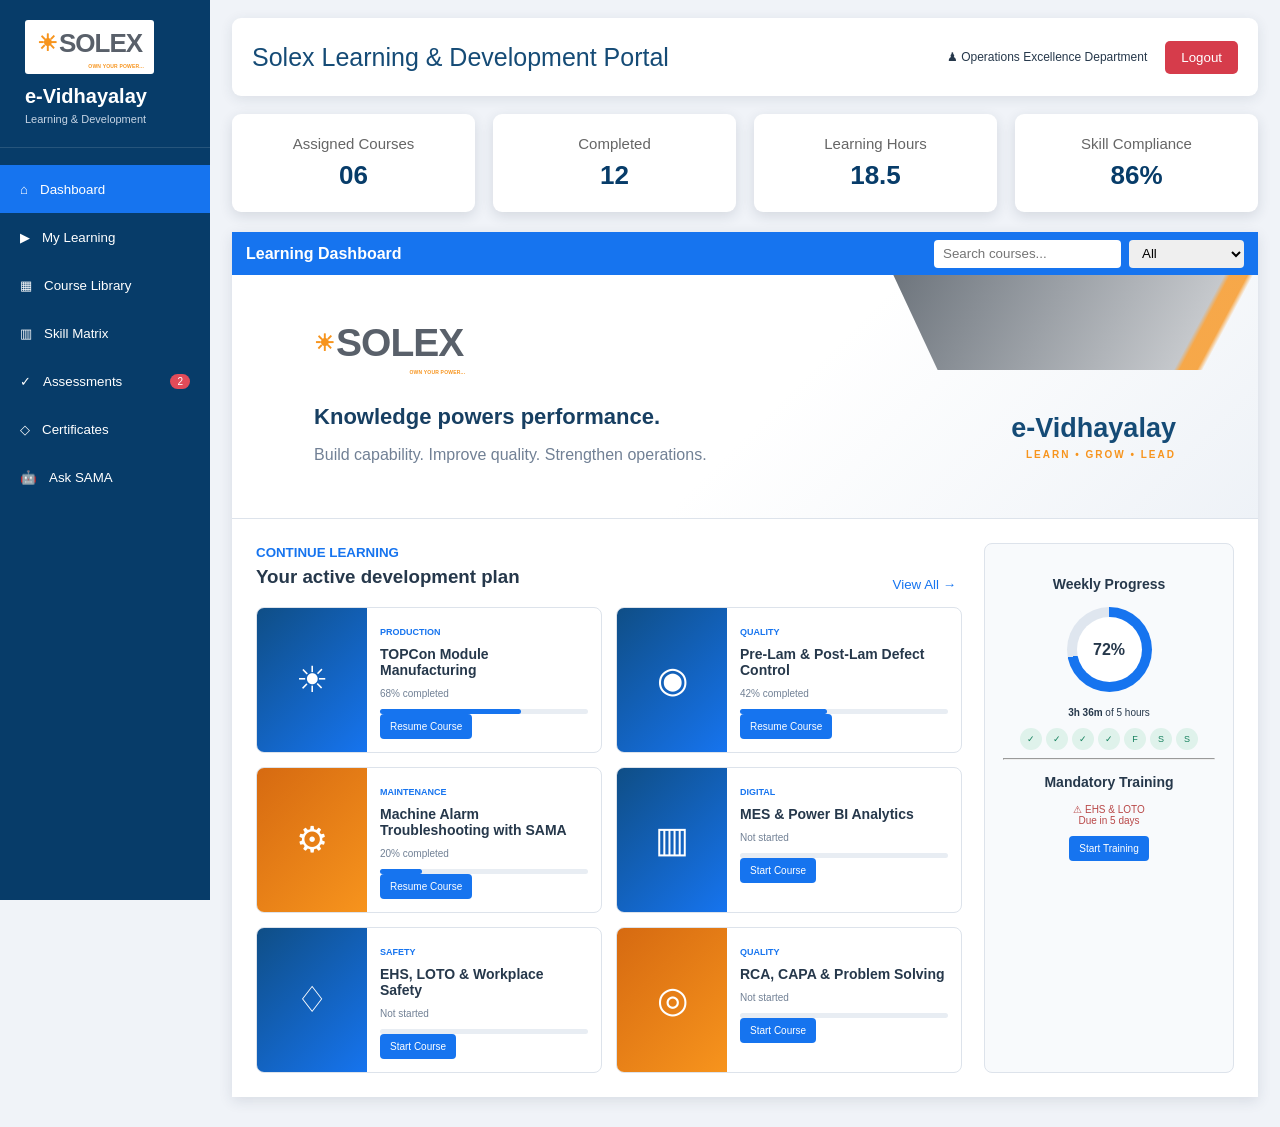
==== index.html @ 4e436248 "Add files via upload" ====
<!doctype html><html lang="en"><head><meta charset="UTF-8"><meta name="viewport" content="width=device-width,initial-scale=1"><title>Solex e‑Vidhayalay</title><link rel="stylesheet" href="portal.css"></head><body>
<aside class="sidebar"><div class="logo-box"><div class="solex-logo"><span>☀</span>SOLEX<small>OWN YOUR POWER...</small></div></div><h1>e‑Vidhayalay</h1><p>Learning & Development</p><nav><button class="active" data-view="dashboard">⌂ <span>Dashboard</span></button><button data-view="learning">▶ <span>My Learning</span></button><button data-view="library">▦ <span>Course Library</span></button><button data-view="skills">▥ <span>Skill Matrix</span></button><button data-view="assessment">✓ <span>Assessments</span><i>2</i></button><button data-view="certificate">◇ <span>Certificates</span></button><button data-view="sama">🤖 <span>Ask SAMA</span></button></nav></aside>
<main><header><button id="mobileMenu">☰</button><h2 id="pageTitle">Solex Learning & Development Portal</h2><div class="department">♟ <span id="departmentName">Operations Excellence Department</span></div><button class="logout" onclick="logout()">Logout</button></header>
<div class="workspace"><section class="kpis"><article><span>Assigned Courses</span><b>06</b></article><article><span>Completed</span><b>12</b></article><article><span>Learning Hours</span><b>18.5</b></article><article><span>Skill Compliance</span><b>86%</b></article></section>
<section class="panel"><div class="panel-title"><b id="sectionTitle">Learning Dashboard</b><div><input id="search" placeholder="Search courses..."><select id="category"><option>All</option><option>Production</option><option>Quality</option><option>Maintenance</option><option>Digital</option><option>Safety</option><option>Leadership</option></select></div></div><div class="banner"><div class="banner-logo"><div class="solex-logo"><span>☀</span>SOLEX<small>OWN YOUR POWER...</small></div><h3>Knowledge powers performance.</h3><p>Build capability. Improve quality. Strengthen operations.</p></div><div class="banner-art"><span>e‑Vidhayalay</span><b>LEARN • GROW • LEAD</b></div></div>
<div class="content-row"><section class="courses-wrap"><div class="subhead"><div><small>CONTINUE LEARNING</small><h3>Your active development plan</h3></div><button>View All →</button></div><div id="courses" class="courses"></div></section><aside class="right-card"><h3>Weekly Progress</h3><div class="progress-ring"><b>72%</b></div><p><strong>3h 36m</strong> of 5 hours</p><div class="week"><i>✓</i><i>✓</i><i>✓</i><i>✓</i><i>F</i><i>S</i><i>S</i></div><hr><h3>Mandatory Training</h3><p class="deadline">⚠ EHS & LOTO<br><small>Due in 5 days</small></p><button onclick="alert('Opening mandatory training')">Start Training</button></aside></div></section></div></main>
<script src="portal.js"></script></body></html>
---- portal.css ----
:root{--navy:#073c69;--deep:#0e1729;--blue:#1674ef;--red:#d63c4b;--bg:#f0f3f8;--line:#dde3eb;--orange:#f7941d;--ink:#123351}*{box-sizing:border-box}body{margin:0;background:var(--bg);font-family:"Segoe UI",Arial,sans-serif;color:#26384b}.sidebar{position:fixed;inset:0 auto 0 0;width:210px;background:var(--navy);color:#fff;z-index:10}.logo-box{padding:20px 25px 8px}.solex-logo{display:inline-flex;align-items:center;position:relative;background:#fff;color:#59606a;padding:8px 12px 15px;border-radius:3px;font-size:26px;font-weight:900;letter-spacing:-1px}.solex-logo>span{color:var(--orange);font-size:23px;margin-right:2px}.solex-logo small{position:absolute;bottom:5px;right:10px;color:var(--orange);font-size:5px;letter-spacing:.2px}.sidebar h1{font-size:20px;margin:3px 25px 0}.sidebar>p{font-size:11px;margin:5px 25px 22px;color:#c7d5e5}.sidebar nav{border-top:1px solid #ffffff20;padding-top:17px}.sidebar nav button{width:100%;height:48px;border:0;background:none;color:#fff;text-align:left;padding:0 20px;display:flex;align-items:center;gap:12px;cursor:pointer}.sidebar nav button:hover,.sidebar nav button.active{background:var(--blue)}.sidebar nav i{margin-left:auto;background:#e24b59;border-radius:9px;padding:2px 7px;font-style:normal;font-size:10px}main{margin-left:210px;min-height:100vh}header{height:78px;background:#fff;margin:18px 22px;border-radius:9px;display:flex;align-items:center;padding:0 20px;box-shadow:0 3px 13px #25384d1b}header h2{font-size:25px;font-weight:500;color:#154b76;margin:0}.department{margin-left:auto;font-size:12px}.logout{border:0;background:var(--red);color:#fff;border-radius:5px;padding:9px 16px;margin-left:18px;cursor:pointer}#mobileMenu{display:none;border:0;background:none;font-size:20px}.workspace{padding:0 22px 30px}.kpis{display:grid;grid-template-columns:repeat(4,1fr);gap:18px}.kpis article{height:98px;background:#fff;border-radius:9px;box-shadow:0 4px 13px #23364a23;display:grid;place-items:center;align-content:center}.kpis span{font-size:15px;color:#666}.kpis b{font-size:26px;color:#073c69;margin-top:8px}.panel{margin-top:20px;background:#fff;box-shadow:0 4px 13px #23364a1e}.panel-title{height:43px;background:var(--blue);color:#fff;padding:0 14px;display:flex;align-items:center;justify-content:space-between}.panel-title>div{display:flex;gap:8px}.panel-title input,.panel-title select{height:28px;border:0;border-radius:4px;padding:0 9px}.banner{min-height:230px;padding:38px 8%;display:flex;justify-content:space-between;align-items:center;background:linear-gradient(135deg,#fff 53%,#eef2f7);position:relative;overflow:hidden;border-bottom:1px solid var(--line)}.banner:after{content:"";position:absolute;right:-50px;top:-75px;width:410px;height:170px;background:linear-gradient(135deg,#303a45,#747b83 35%,#b9bcc0 70%,var(--orange) 71%,var(--orange) 74%,transparent 75%);transform:skewX(25deg);opacity:.8}.banner-logo{z-index:1}.banner-logo .solex-logo{padding-left:0;font-size:39px}.banner-logo h3{font-size:22px;color:#173f62;margin:24px 0 6px}.banner-logo p{color:#718095}.banner-art{z-index:1;text-align:right;margin-top:80px}.banner-art span,.banner-art b{display:block;color:#154b76}.banner-art span{font-size:27px;font-weight:700}.banner-art b{font-size:10px;letter-spacing:2px;color:var(--orange);margin-top:5px}.content-row{display:grid;grid-template-columns:1fr 250px;gap:22px;padding:24px}.subhead{display:flex;justify-content:space-between;align-items:end;margin-bottom:14px}.subhead small{color:var(--blue);font-weight:700}.subhead h3{margin:5px 0}.subhead button{border:0;background:none;color:var(--blue)}.courses{display:grid;grid-template-columns:repeat(2,1fr);gap:14px}.course{display:grid;grid-template-columns:110px 1fr;background:#fff;border:1px solid var(--line);border-radius:8px;overflow:hidden;min-height:135px}.course-icon{display:grid;place-items:center;background:linear-gradient(135deg,#0f4e86,#1674ef);color:#fff;font-size:36px}.course:nth-child(3n) .course-icon{background:linear-gradient(135deg,#d66a11,#f7941d)}.course-info{padding:13px}.course-info small{font-size:9px;color:#1674ef;font-weight:700}.course-info h4{margin:7px 0;font-size:14px}.course-info p{font-size:10px;color:#718095}.bar{height:5px;background:#e8edf3;border-radius:4px}.bar i{display:block;height:100%;background:var(--blue);border-radius:4px}.course-info button,.right-card button{border:0;background:var(--blue);color:#fff;border-radius:4px;padding:7px 10px;font-size:10px}.right-card{position:static;width:auto;background:#f8fafc;border:1px solid var(--line);border-radius:8px;padding:18px;text-align:center}.right-card h3{font-size:14px}.progress-ring{width:85px;height:85px;border-radius:50%;margin:15px auto;display:grid;place-items:center;background:conic-gradient(var(--blue) 72%,#dfe6ef 0);position:relative}.progress-ring:before{content:"";position:absolute;width:65px;height:65px;border-radius:50%;background:#fff}.progress-ring b{z-index:1}.right-card p,.right-card small{font-size:10px}.week{display:flex;justify-content:center;gap:4px}.week i{width:22px;height:22px;border-radius:50%;display:grid;place-items:center;background:#dff2eb;color:#16815e;font-size:9px;font-style:normal}.deadline{color:#b94848}.login-page{min-height:100vh;display:grid;place-items:center;background:#fff}.login-card{width:490px;padding:38px 46px;background:#fff;border:1px solid #777;border-radius:18px;box-shadow:0 3px 18px #000}.login-card .solex-logo{display:flex;width:max-content;margin:auto}.solex-logo.big{font-size:32px}.login-card h1{text-align:center;font-size:31px;margin:35px 0 8px;color:#000}.login-card>p{text-align:center;font-size:18px;color:#222;margin-bottom:30px}.login-card label{display:block;font-size:11px;color:#5c6672;margin-top:13px}.login-card input,.login-card select{width:100%;height:52px;margin-top:5px;padding:0 15px;background:#edf3fd;border:1px solid #9ba5b2;font-size:15px}.login-card select{background:#fff}.login-card>button{width:100%;height:52px;margin-top:28px;border:0;border-radius:8px;background:#0864bf;color:#fff;font-size:17px}.login-card>small{display:block;text-align:center;color:#8793a2;margin-top:16px}@media(max-width:950px){.content-row{grid-template-columns:1fr}.kpis{grid-template-columns:1fr 1fr}.right-card{width:auto}.courses{grid-template-columns:1fr}}@media(max-width:700px){.sidebar{transform:translateX(-100%);transition:.2s}.sidebar.open{transform:none}main{margin:0}header{margin:10px}header h2{font-size:17px}.department span{display:none}#mobileMenu{display:block}.workspace{padding:0 10px}.kpis{grid-template-columns:1fr 1fr;gap:10px}.panel-title input{display:none}.banner{padding:25px;min-height:210px}.banner:after{opacity:.3}.banner-art{display:none}.content-row{padding:14px}.course{grid-template-columns:85px 1fr}.login-card{width:92%;padding:28px 24px}.login-card h1{font-size:25px}}
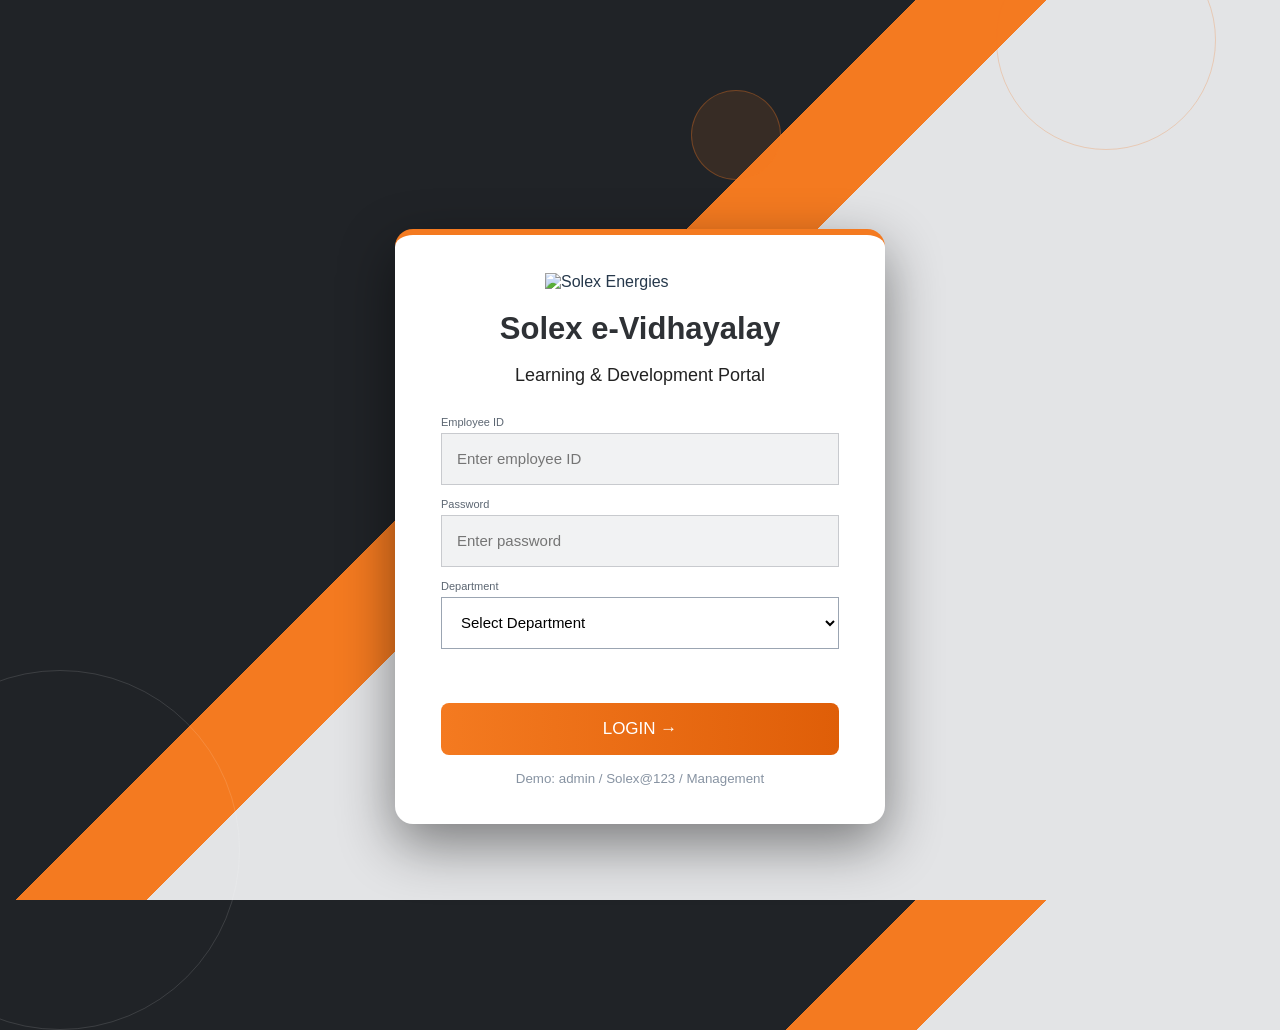
==== commit 8dcb4098: "Add files via upload" ====
--- a/index.html
+++ b/index.html
@@ -1,7 +1,7 @@
-<!doctype html><html lang="en"><head><meta charset="UTF-8"><meta name="viewport" content="width=device-width,initial-scale=1"><title>Solex e‑Vidhayalay</title><link rel="stylesheet" href="portal.css"></head><body>
-<aside class="sidebar"><div class="logo-box"><div class="solex-logo"><span>☀</span>SOLEX<small>OWN YOUR POWER...</small></div></div><h1>e‑Vidhayalay</h1><p>Learning & Development</p><nav><button class="active" data-view="dashboard">⌂ <span>Dashboard</span></button><button data-view="learning">▶ <span>My Learning</span></button><button data-view="library">▦ <span>Course Library</span></button><button data-view="skills">▥ <span>Skill Matrix</span></button><button data-view="assessment">✓ <span>Assessments</span><i>2</i></button><button data-view="certificate">◇ <span>Certificates</span></button><button data-view="sama">🤖 <span>Ask SAMA</span></button></nav></aside>
-<main><header><button id="mobileMenu">☰</button><h2 id="pageTitle">Solex Learning & Development Portal</h2><div class="department">♟ <span id="departmentName">Operations Excellence Department</span></div><button class="logout" onclick="logout()">Logout</button></header>
-<div class="workspace"><section class="kpis"><article><span>Assigned Courses</span><b>06</b></article><article><span>Completed</span><b>12</b></article><article><span>Learning Hours</span><b>18.5</b></article><article><span>Skill Compliance</span><b>86%</b></article></section>
-<section class="panel"><div class="panel-title"><b id="sectionTitle">Learning Dashboard</b><div><input id="search" placeholder="Search courses..."><select id="category"><option>All</option><option>Production</option><option>Quality</option><option>Maintenance</option><option>Digital</option><option>Safety</option><option>Leadership</option></select></div></div><div class="banner"><div class="banner-logo"><div class="solex-logo"><span>☀</span>SOLEX<small>OWN YOUR POWER...</small></div><h3>Knowledge powers performance.</h3><p>Build capability. Improve quality. Strengthen operations.</p></div><div class="banner-art"><span>e‑Vidhayalay</span><b>LEARN • GROW • LEAD</b></div></div>
-<div class="content-row"><section class="courses-wrap"><div class="subhead"><div><small>CONTINUE LEARNING</small><h3>Your active development plan</h3></div><button>View All →</button></div><div id="courses" class="courses"></div></section><aside class="right-card"><h3>Weekly Progress</h3><div class="progress-ring"><b>72%</b></div><p><strong>3h 36m</strong> of 5 hours</p><div class="week"><i>✓</i><i>✓</i><i>✓</i><i>✓</i><i>F</i><i>S</i><i>S</i></div><hr><h3>Mandatory Training</h3><p class="deadline">⚠ EHS & LOTO<br><small>Due in 5 days</small></p><button onclick="alert('Opening mandatory training')">Start Training</button></aside></div></section></div></main>
-<script src="portal.js"></script></body></html>
+<!doctype html><html lang="en"><head><meta charset="UTF-8"><meta name="viewport" content="width=device-width,initial-scale=1"><title>Solex e‑Vidhayalay</title><link rel="stylesheet" href="portal.css"><link rel="stylesheet" href="theme.css"></head><body>
+<aside class="sidebar"><div class="logo-box"><img src="assets/solex-logo.png" class="actual-logo" alt="Solex Energies"></div><h1>e‑Vidhayalay</h1><p>Learning & Development</p><nav><button class="active" data-view="dashboard">⌂ <span>Dashboard</span></button><button data-view="learning">▶ <span>My Learning</span></button><button data-view="library">▦ <span>Course Library</span></button><button data-view="skills">▥ <span>Skill Matrix</span></button><button data-view="assessment">✓ <span>Assessments</span><i>2</i></button><button data-view="certificate">◇ <span>Certificates</span></button><button data-view="sama">🤖 <span>Ask SAMA</span></button></nav></aside>
+<main><header><button id="mobileMenu">☰</button><div><h2 id="pageTitle">Solex Learning & Development Portal</h2><small id="liveClock">Loading date and time...</small></div><div class="live-pill"><i></i> LIVE</div><button class="notification" aria-label="Notifications">🔔<b>3</b></button><div class="department">♟ <span id="departmentName">Operations Excellence Department</span></div><button class="logout" onclick="logout()">Logout</button></header>
+<div class="workspace"><section class="kpis"><article><span>Assigned Courses</span><b data-value="6" data-suffix="">00</b><small>2 in progress</small></article><article><span>Completed</span><b data-value="12" data-suffix="">00</b><small>+2 this month</small></article><article><span>Learning Hours</span><b data-value="18.5" data-suffix="">0</b><small>This quarter</small></article><article><span>Skill Compliance</span><b data-value="86" data-suffix="%">0%</b><small>Target 95%</small></article></section>
+<section class="panel"><div class="panel-title"><b id="sectionTitle">Learning Dashboard</b><div><input id="search" placeholder="Search courses..."><select id="category"><option>All</option><option>Production</option><option>Quality</option><option>Maintenance</option><option>Digital</option><option>Safety</option><option>Leadership</option></select></div></div><div class="banner"><div class="banner-logo"><img src="assets/solex-logo.png" class="banner-logo-img" alt="Solex Energies"><h3>Knowledge powers performance.</h3><p>Build capability. Improve quality. Strengthen operations.</p><div class="quick-actions"><button onclick="alert('Opening assigned learning')">▶ Continue Learning</button><button onclick="document.querySelector('#search').focus()">⌕ Explore Courses</button></div></div><div class="banner-art"><span>e‑Vidhayalay</span><b>LEARN • GROW • LEAD</b></div></div>
+<div class="content-row"><section class="courses-wrap"><div class="subhead"><div><small>CONTINUE LEARNING</small><h3>Your active development plan</h3></div><button onclick="document.querySelector('#category').value='All';render()">View All →</button></div><div id="courses" class="courses"></div></section><aside class="right-card"><h3>Weekly Progress</h3><div class="progress-ring"><b>72%</b></div><p><strong>3h 36m</strong> of 5 hours</p><div class="week"><i>✓</i><i>✓</i><i>✓</i><i>✓</i><i class="today">F</i><i>S</i><i>S</i></div><hr><h3>Mandatory Training</h3><p class="deadline">⚠ EHS & LOTO<br><small>Due in 5 days</small></p><button onclick="alert('Opening mandatory training')">Start Training</button></aside></div></section></div></main>
+<div class="toast" id="toast">Course opened successfully</div><script src="portal.js"></script></body></html>
--- a/theme.css
+++ b/theme.css
@@ -0,0 +1 @@
+:root{--navy:#25282c;--deep:#191b1e;--blue:#f47a20;--red:#c94545;--bg:#e8e9eb;--line:#d6d7da;--orange:#f47a20;--ink:#2d3034}body{background:radial-gradient(circle at 88% 8%,#fff4ec 0,transparent 28%),#e8e9eb}.sidebar{background:linear-gradient(180deg,#282b2f,#181a1d);box-shadow:5px 0 18px #0002}.logo-box{background:#fff;margin:18px;border-radius:8px;padding:10px;display:grid;place-items:center}.actual-logo{width:150px;max-width:100%;display:block}.sidebar h1{color:#fff}.sidebar>p{color:#bfc2c7}.sidebar nav{border-color:#ffffff18}.sidebar nav button{color:#e9eaec;border-left:4px solid transparent;transition:.2s}.sidebar nav button.active,.sidebar nav button:hover{background:linear-gradient(90deg,#f47a20,#df6411);border-left-color:#fff;transform:translateX(2px)}header{border-top:4px solid #f47a20;box-shadow:0 6px 18px #25282c18}header h2{color:#34373b;font-weight:650}#liveClock{display:block;color:#85888d;margin-top:4px}.live-pill{margin-left:auto;background:#fff2e8;color:#d85d0b;border:1px solid #ffd4b7;border-radius:15px;padding:5px 10px;font-size:9px;font-weight:800}.live-pill i{display:inline-block;width:7px;height:7px;border-radius:50%;background:#34b56b;margin-right:5px;box-shadow:0 0 0 4px #34b56b22;animation:pulse 1.5s infinite}.notification{position:relative;border:0;background:#f4f4f5;border-radius:50%;width:34px;height:34px;margin-left:10px}.notification b{position:absolute;right:-3px;top:-4px;background:#f47a20;color:#fff;border-radius:10px;padding:2px 5px;font-size:8px}.department{margin-left:14px}.logout{background:#34373b}.kpis article{position:relative;overflow:hidden;border-bottom:4px solid #f47a20;transition:.25s}.kpis article:before{content:"";position:absolute;width:55px;height:55px;border-radius:50%;right:-16px;top:-16px;background:#f47a2017}.kpis article:hover{transform:translateY(-5px);box-shadow:0 12px 25px #25282c25}.kpis b{color:#303337}.kpis article>small{color:#92959a;margin-top:2px}.panel{border-radius:10px;overflow:hidden}.panel-title{background:linear-gradient(90deg,#f47a20,#e15f0a)}.banner{background:linear-gradient(120deg,#fff 45%,#f4f4f5 45%)}.banner:after{background:linear-gradient(135deg,#23262a,#5c6065 40%,#c8c9ca 70%,#f47a20 71%,#f47a20 75%,transparent 76%)}.banner-logo-img{width:220px;max-width:65%;display:block}.banner-logo h3{color:#303337}.banner-art span{color:#33363a}.quick-actions{display:flex;gap:9px;margin-top:18px}.quick-actions button{border:0;border-radius:5px;background:#f47a20;color:#fff;padding:9px 14px;font-weight:700}.quick-actions button+button{background:#3a3d41}.subhead small,.course-info small,.subhead button{color:#e5650d}.course{transition:.25s;border-color:#ddd}.course:hover{transform:translateY(-4px);box-shadow:0 10px 22px #2022251f}.course-icon,.course:nth-child(3n) .course-icon{background:linear-gradient(145deg,#4b4e52,#222529)}.course:nth-child(2n) .course-icon{background:linear-gradient(145deg,#ff913e,#e15e09)}.bar i,.course-info button,.right-card button{background:#f47a20}.progress-ring{background:conic-gradient(#f47a20 72%,#dfe1e4 0)}.week .today{background:#f47a20;color:#fff;box-shadow:0 0 0 4px #f47a2025}.login-page{background:linear-gradient(135deg,#202327 0 42%,#f47a20 42% 48%,#e3e4e6 48%);position:relative;overflow:hidden}.login-bg i{position:absolute;border:1px solid #ffffff20;border-radius:50%;width:360px;height:360px;left:-120px;bottom:-130px}.login-bg i:nth-child(2){width:220px;height:220px;left:auto;right:5%;top:-70px;border-color:#f47a2040}.login-bg i:nth-child(3){width:90px;height:90px;left:54%;top:10%;background:#f47a201c;border-color:#f47a2050}.login-card{border:0;border-top:6px solid #f47a20;box-shadow:0 20px 55px #0007;z-index:1}.login-logo{display:block;width:190px;margin:0 auto 20px}.login-card h1{color:#2e3135;margin-top:16px}.login-card input{background:#f1f2f3;border-color:#c8cace}.login-card input:focus,.login-card select:focus{outline:2px solid #f47a2066;border-color:#f47a20}.login-card>button{background:linear-gradient(90deg,#f47a20,#df5e08);transition:.2s}.login-card>button:hover{transform:translateY(-2px);box-shadow:0 8px 18px #f47a2045}.login-error{min-height:18px;color:#c92f3c;font-size:12px;margin-top:8px}.toast{position:fixed;right:25px;bottom:25px;background:#292c30;color:#fff;border-left:5px solid #f47a20;padding:13px 18px;border-radius:6px;opacity:0;transform:translateY(20px);pointer-events:none;transition:.25s;z-index:30}.toast.show{opacity:1;transform:none}@keyframes pulse{50%{opacity:.45;transform:scale(.8)}}@media(max-width:700px){.live-pill,.notification{display:none}.login-page{background:linear-gradient(160deg,#202327 0 25%,#f47a20 25% 29%,#e3e4e6 29%)}}
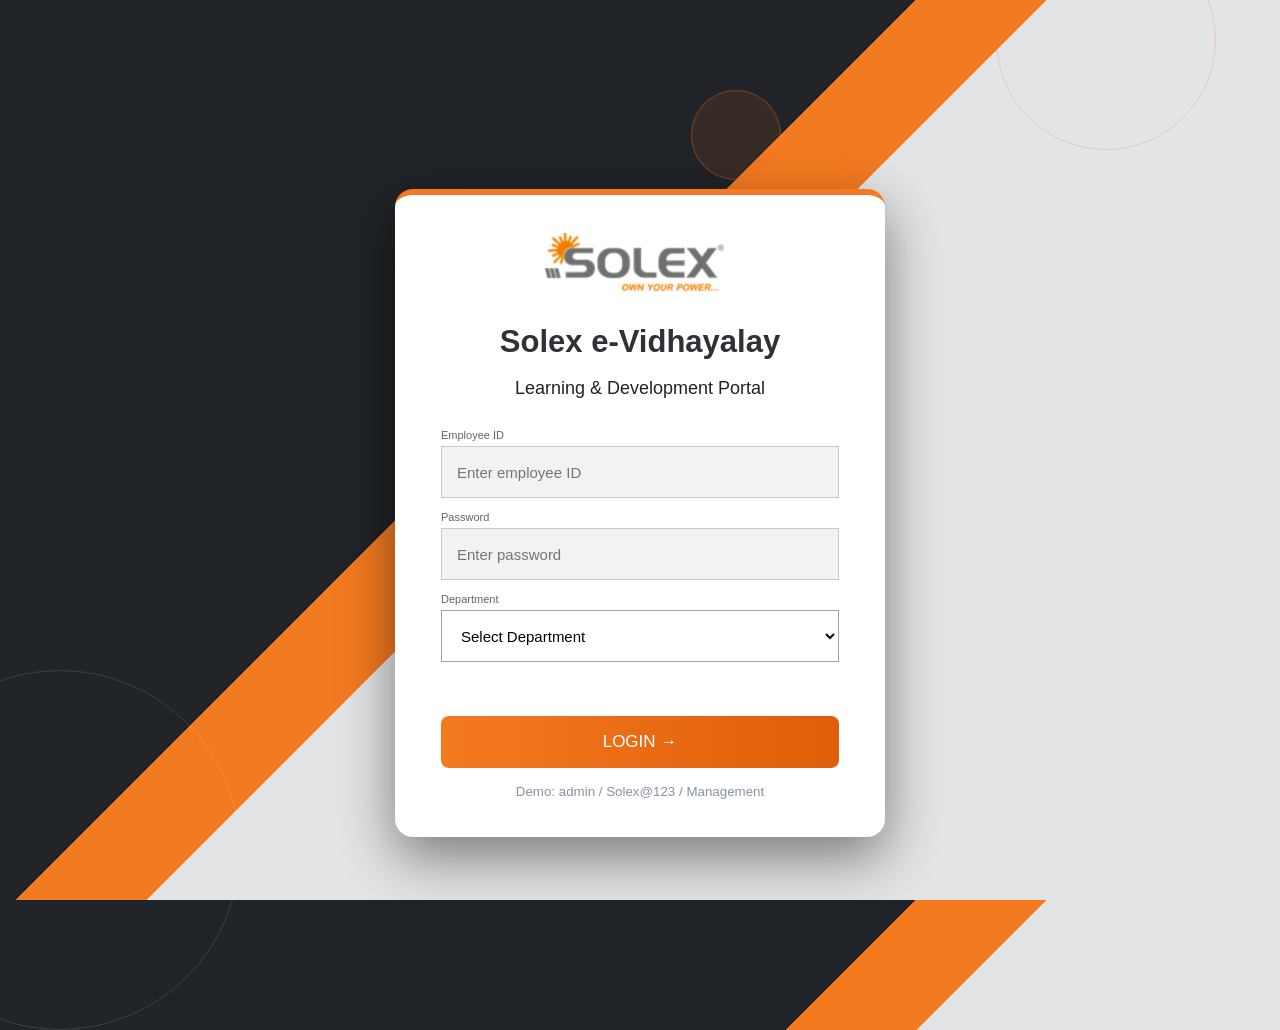
==== commit d5a8f6eb: "Add files via upload" ====
--- a/index.html
+++ b/index.html
@@ -1,7 +1,7 @@
 <!doctype html><html lang="en"><head><meta charset="UTF-8"><meta name="viewport" content="width=device-width,initial-scale=1"><title>Solex e‑Vidhayalay</title><link rel="stylesheet" href="portal.css"><link rel="stylesheet" href="theme.css"></head><body>
-<aside class="sidebar"><div class="logo-box"><img src="assets/solex-logo.png" class="actual-logo" alt="Solex Energies"></div><h1>e‑Vidhayalay</h1><p>Learning & Development</p><nav><button class="active" data-view="dashboard">⌂ <span>Dashboard</span></button><button data-view="learning">▶ <span>My Learning</span></button><button data-view="library">▦ <span>Course Library</span></button><button data-view="skills">▥ <span>Skill Matrix</span></button><button data-view="assessment">✓ <span>Assessments</span><i>2</i></button><button data-view="certificate">◇ <span>Certificates</span></button><button data-view="sama">🤖 <span>Ask SAMA</span></button></nav></aside>
+<aside class="sidebar"><div class="logo-box"><img src="assets/solex-logo.png" class="actual-logo" alt="Solex Energies"></div><h1>e‑Vidhayalay</h1><p>Learning & Development</p><nav><button class="active" data-view="dashboard">⌂ <span>Dashboard</span></button><button data-view="learning">▶ <span>My Learning</span></button><button data-view="library">▦ <span>Course Library</span></button><button data-view="skills">▥ <span>Skill Matrix</span></button><button data-view="assessment">✓ <span>Assessments</span><i>2</i></button><button data-view="certificate">◇ <span>Certificates</span></button><button data-view="sama">🤖 <span>Ask SAMA</span></button><button data-view="admin">⚙ <span>Admin Console</span></button></nav></aside>
 <main><header><button id="mobileMenu">☰</button><div><h2 id="pageTitle">Solex Learning & Development Portal</h2><small id="liveClock">Loading date and time...</small></div><div class="live-pill"><i></i> LIVE</div><button class="notification" aria-label="Notifications">🔔<b>3</b></button><div class="department">♟ <span id="departmentName">Operations Excellence Department</span></div><button class="logout" onclick="logout()">Logout</button></header>
 <div class="workspace"><section class="kpis"><article><span>Assigned Courses</span><b data-value="6" data-suffix="">00</b><small>2 in progress</small></article><article><span>Completed</span><b data-value="12" data-suffix="">00</b><small>+2 this month</small></article><article><span>Learning Hours</span><b data-value="18.5" data-suffix="">0</b><small>This quarter</small></article><article><span>Skill Compliance</span><b data-value="86" data-suffix="%">0%</b><small>Target 95%</small></article></section>
-<section class="panel"><div class="panel-title"><b id="sectionTitle">Learning Dashboard</b><div><input id="search" placeholder="Search courses..."><select id="category"><option>All</option><option>Production</option><option>Quality</option><option>Maintenance</option><option>Digital</option><option>Safety</option><option>Leadership</option></select></div></div><div class="banner"><div class="banner-logo"><img src="assets/solex-logo.png" class="banner-logo-img" alt="Solex Energies"><h3>Knowledge powers performance.</h3><p>Build capability. Improve quality. Strengthen operations.</p><div class="quick-actions"><button onclick="alert('Opening assigned learning')">▶ Continue Learning</button><button onclick="document.querySelector('#search').focus()">⌕ Explore Courses</button></div></div><div class="banner-art"><span>e‑Vidhayalay</span><b>LEARN • GROW • LEAD</b></div></div>
+<section class="panel"><div class="panel-title"><b id="sectionTitle">Learning Dashboard</b><div><input id="search" placeholder="Search courses..."><select id="category"><option>All</option><option>Production</option><option>Quality</option><option>Maintenance</option><option>Digital</option><option>Safety</option><option>Leadership</option></select></div></div><div class="banner"><div class="banner-logo"><img src="assets/solex-logo.png" class="banner-logo-img" alt="Solex Energies"><h3>Knowledge powers performance.</h3><p>Build capability. Improve quality. Strengthen operations.</p><div class="quick-actions"><button onclick="location.href='course.html'">▶ Continue Learning</button><button onclick="document.querySelector('#search').focus()">⌕ Explore Courses</button></div></div><div class="banner-art"><span>e‑Vidhayalay</span><b>LEARN • GROW • LEAD</b></div></div>
 <div class="content-row"><section class="courses-wrap"><div class="subhead"><div><small>CONTINUE LEARNING</small><h3>Your active development plan</h3></div><button onclick="document.querySelector('#category').value='All';render()">View All →</button></div><div id="courses" class="courses"></div></section><aside class="right-card"><h3>Weekly Progress</h3><div class="progress-ring"><b>72%</b></div><p><strong>3h 36m</strong> of 5 hours</p><div class="week"><i>✓</i><i>✓</i><i>✓</i><i>✓</i><i class="today">F</i><i>S</i><i>S</i></div><hr><h3>Mandatory Training</h3><p class="deadline">⚠ EHS & LOTO<br><small>Due in 5 days</small></p><button onclick="alert('Opening mandatory training')">Start Training</button></aside></div></section></div></main>
 <div class="toast" id="toast">Course opened successfully</div><script src="portal.js"></script></body></html>
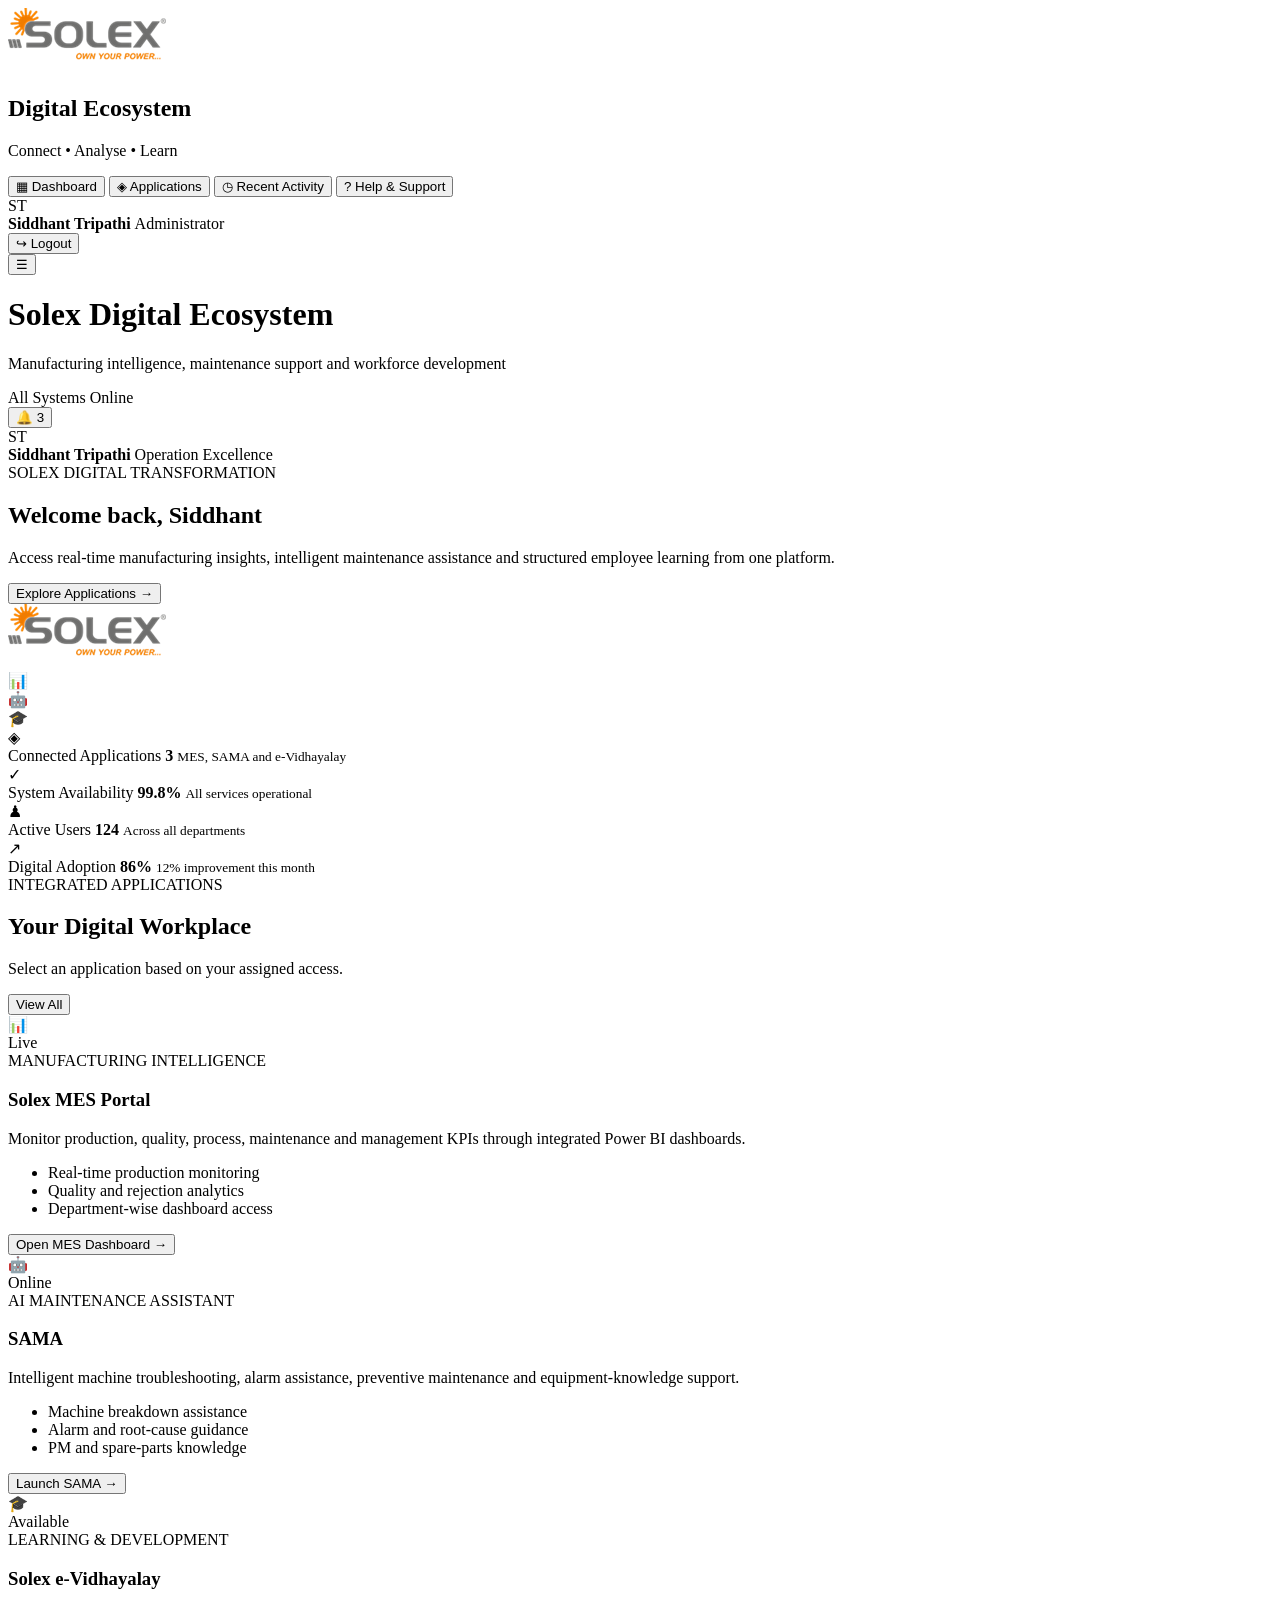
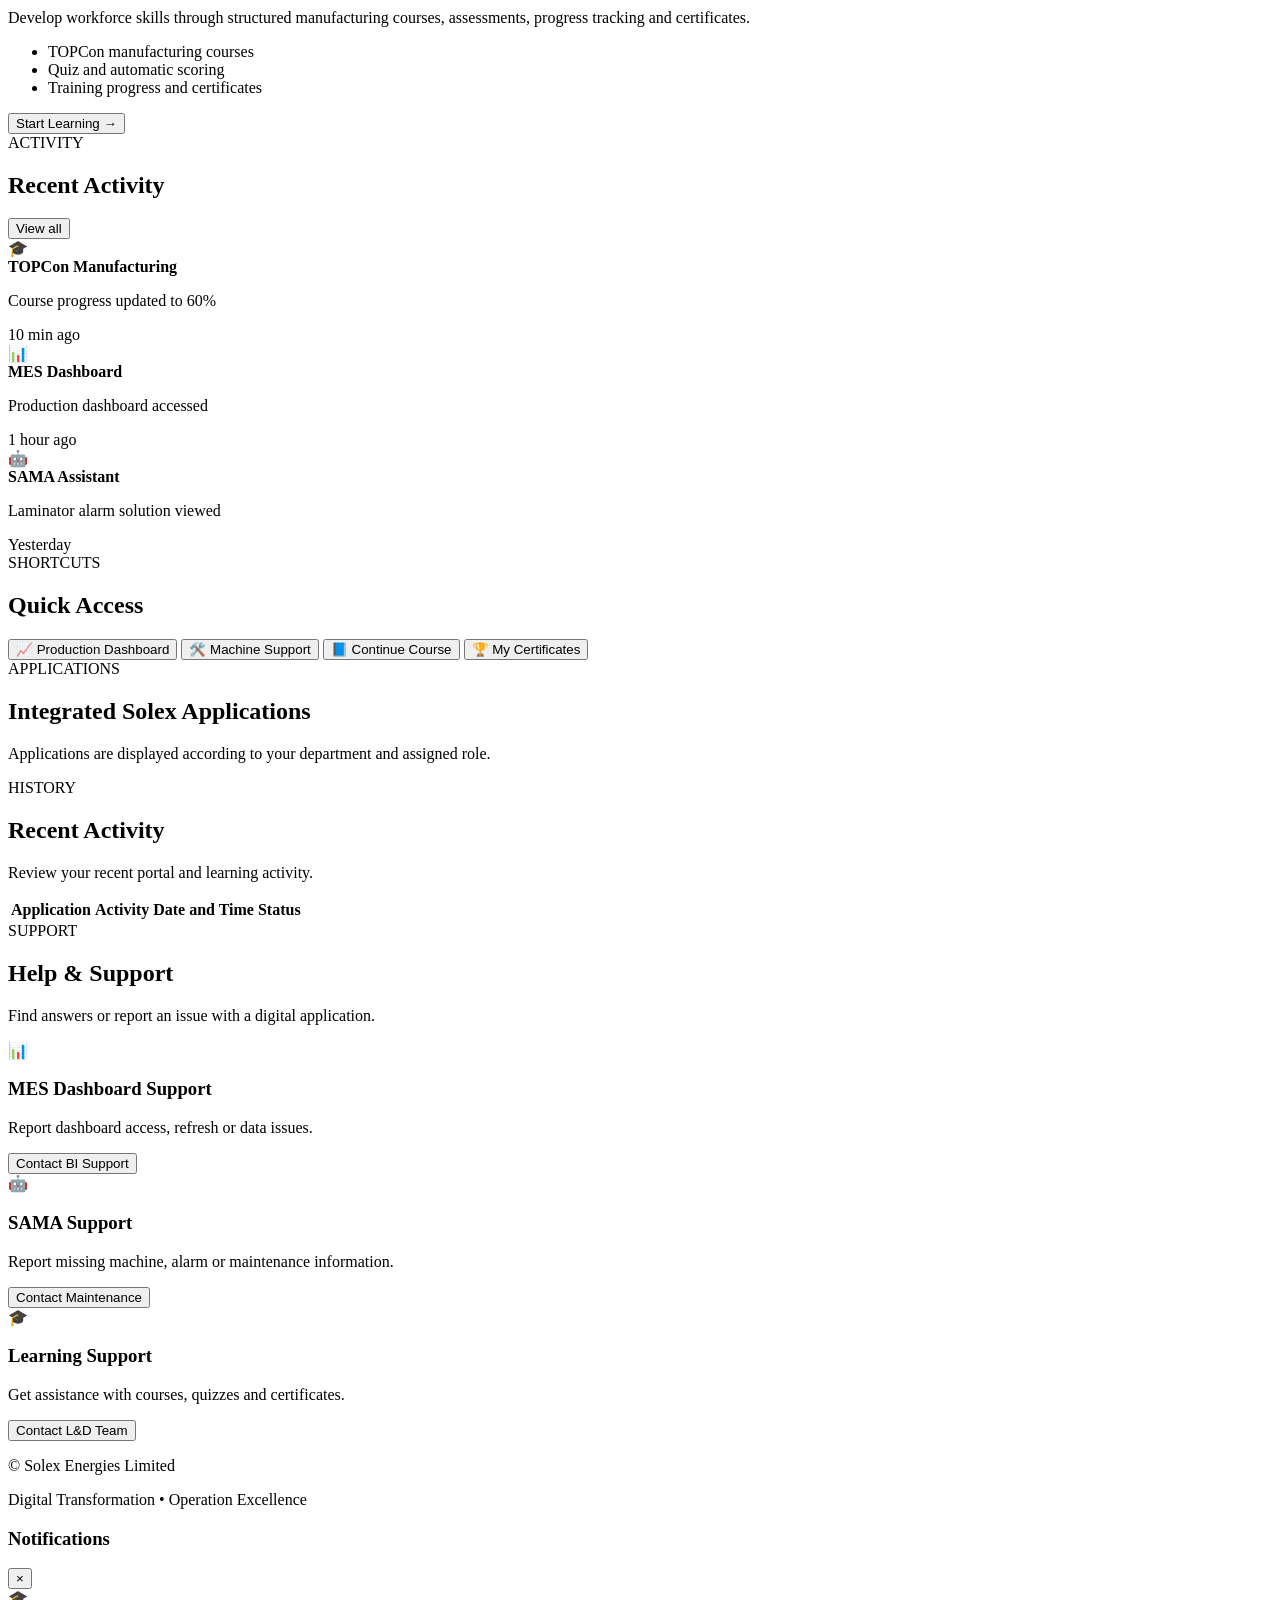
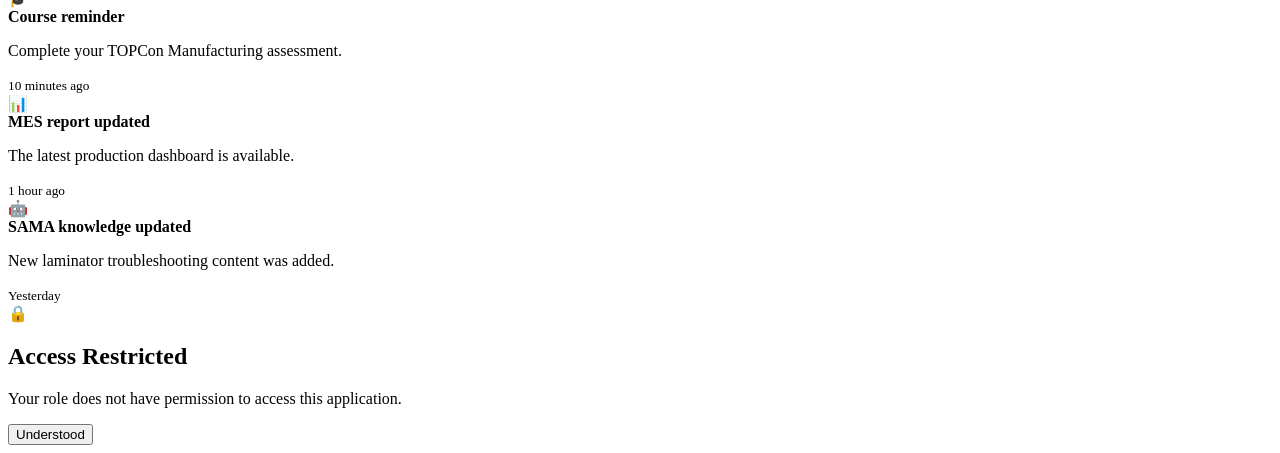
==== commit 2b234af2: "Update index.html" ====
--- a/index.html
+++ b/index.html
@@ -1,7 +1,856 @@
-<!doctype html><html lang="en"><head><meta charset="UTF-8"><meta name="viewport" content="width=device-width,initial-scale=1"><title>Solex e‑Vidhayalay</title><link rel="stylesheet" href="portal.css"><link rel="stylesheet" href="theme.css"></head><body>
-<aside class="sidebar"><div class="logo-box"><img src="assets/solex-logo.png" class="actual-logo" alt="Solex Energies"></div><h1>e‑Vidhayalay</h1><p>Learning & Development</p><nav><button class="active" data-view="dashboard">⌂ <span>Dashboard</span></button><button data-view="learning">▶ <span>My Learning</span></button><button data-view="library">▦ <span>Course Library</span></button><button data-view="skills">▥ <span>Skill Matrix</span></button><button data-view="assessment">✓ <span>Assessments</span><i>2</i></button><button data-view="certificate">◇ <span>Certificates</span></button><button data-view="sama">🤖 <span>Ask SAMA</span></button><button data-view="admin">⚙ <span>Admin Console</span></button></nav></aside>
-<main><header><button id="mobileMenu">☰</button><div><h2 id="pageTitle">Solex Learning & Development Portal</h2><small id="liveClock">Loading date and time...</small></div><div class="live-pill"><i></i> LIVE</div><button class="notification" aria-label="Notifications">🔔<b>3</b></button><div class="department">♟ <span id="departmentName">Operations Excellence Department</span></div><button class="logout" onclick="logout()">Logout</button></header>
-<div class="workspace"><section class="kpis"><article><span>Assigned Courses</span><b data-value="6" data-suffix="">00</b><small>2 in progress</small></article><article><span>Completed</span><b data-value="12" data-suffix="">00</b><small>+2 this month</small></article><article><span>Learning Hours</span><b data-value="18.5" data-suffix="">0</b><small>This quarter</small></article><article><span>Skill Compliance</span><b data-value="86" data-suffix="%">0%</b><small>Target 95%</small></article></section>
-<section class="panel"><div class="panel-title"><b id="sectionTitle">Learning Dashboard</b><div><input id="search" placeholder="Search courses..."><select id="category"><option>All</option><option>Production</option><option>Quality</option><option>Maintenance</option><option>Digital</option><option>Safety</option><option>Leadership</option></select></div></div><div class="banner"><div class="banner-logo"><img src="assets/solex-logo.png" class="banner-logo-img" alt="Solex Energies"><h3>Knowledge powers performance.</h3><p>Build capability. Improve quality. Strengthen operations.</p><div class="quick-actions"><button onclick="location.href='course.html'">▶ Continue Learning</button><button onclick="document.querySelector('#search').focus()">⌕ Explore Courses</button></div></div><div class="banner-art"><span>e‑Vidhayalay</span><b>LEARN • GROW • LEAD</b></div></div>
-<div class="content-row"><section class="courses-wrap"><div class="subhead"><div><small>CONTINUE LEARNING</small><h3>Your active development plan</h3></div><button onclick="document.querySelector('#category').value='All';render()">View All →</button></div><div id="courses" class="courses"></div></section><aside class="right-card"><h3>Weekly Progress</h3><div class="progress-ring"><b>72%</b></div><p><strong>3h 36m</strong> of 5 hours</p><div class="week"><i>✓</i><i>✓</i><i>✓</i><i>✓</i><i class="today">F</i><i>S</i><i>S</i></div><hr><h3>Mandatory Training</h3><p class="deadline">⚠ EHS & LOTO<br><small>Due in 5 days</small></p><button onclick="alert('Opening mandatory training')">Start Training</button></aside></div></section></div></main>
-<div class="toast" id="toast">Course opened successfully</div><script src="portal.js"></script></body></html>
+<!DOCTYPE html>
+<html lang="en">
+<head>
+  <meta charset="UTF-8">
+
+  <meta
+    name="viewport"
+    content="width=device-width, initial-scale=1.0"
+  >
+
+  <title>Solex Digital Ecosystem</title>
+
+  <link rel="stylesheet" href="ecosystem.css">
+  <link rel="manifest" href="manifest.json">
+
+  <meta name="theme-color" content="#f57e20">
+</head>
+
+<body>
+
+  <!-- Mobile Overlay -->
+  <div
+    class="sidebar-overlay"
+    id="sidebarOverlay"
+    onclick="closeSidebar()"
+  ></div>
+
+
+  <!-- Sidebar -->
+  <aside class="sidebar" id="sidebar">
+
+    <div class="brand">
+
+      <img
+        src="assets/solex-logo.png"
+        alt="Solex Energies"
+      >
+
+      <h2>Digital Ecosystem</h2>
+
+      <p>Connect • Analyse • Learn</p>
+
+    </div>
+
+    <nav class="sidebar-navigation">
+
+      <button
+        class="navigation-button active"
+        data-section="dashboard"
+      >
+        <span>▦</span>
+        Dashboard
+      </button>
+
+      <button
+        class="navigation-button"
+        data-section="applications"
+      >
+        <span>◈</span>
+        Applications
+      </button>
+
+      <button
+        class="navigation-button"
+        data-section="activities"
+      >
+        <span>◷</span>
+        Recent Activity
+      </button>
+
+      <button
+        class="navigation-button"
+        data-section="help"
+      >
+        <span>?</span>
+        Help & Support
+      </button>
+
+    </nav>
+
+    <div class="sidebar-footer">
+
+      <div class="sidebar-user">
+
+        <div class="sidebar-avatar" id="sidebarAvatar">
+          ST
+        </div>
+
+        <div>
+          <strong id="sidebarUserName">
+            Siddhant Tripathi
+          </strong>
+
+          <span id="sidebarUserRole">
+            Administrator
+          </span>
+        </div>
+
+      </div>
+
+      <button
+        class="logout-button"
+        id="logoutButton"
+        type="button"
+      >
+        ↪ Logout
+      </button>
+
+    </div>
+
+  </aside>
+
+
+  <!-- Main Area -->
+  <main class="main-content">
+
+    <!-- Header -->
+    <header class="top-header">
+
+      <div class="header-left">
+
+        <button
+          class="mobile-menu-button"
+          id="mobileMenuButton"
+          type="button"
+          aria-label="Open navigation"
+        >
+          ☰
+        </button>
+
+        <div>
+          <h1>Solex Digital Ecosystem</h1>
+
+          <p>
+            Manufacturing intelligence, maintenance support
+            and workforce development
+          </p>
+        </div>
+
+      </div>
+
+      <div class="header-right">
+
+        <div class="live-status">
+          <span class="status-indicator"></span>
+          All Systems Online
+        </div>
+
+        <button
+          class="notification-button"
+          id="notificationButton"
+          type="button"
+          aria-label="Notifications"
+        >
+          🔔
+          <span class="notification-count">3</span>
+        </button>
+
+        <div class="header-user">
+
+          <div class="header-avatar" id="headerAvatar">
+            ST
+          </div>
+
+          <div>
+            <strong id="headerUserName">
+              Siddhant Tripathi
+            </strong>
+
+            <span id="headerUserDepartment">
+              Operation Excellence
+            </span>
+          </div>
+
+        </div>
+
+      </div>
+
+    </header>
+
+
+    <!-- Dashboard Section -->
+    <section
+      class="content-section active-section"
+      id="dashboardSection"
+    >
+
+      <!-- Welcome Banner -->
+      <section class="welcome-banner">
+
+        <div class="welcome-content">
+
+          <span class="welcome-label">
+            SOLEX DIGITAL TRANSFORMATION
+          </span>
+
+          <h2 id="welcomeMessage">
+            Welcome back, Siddhant
+          </h2>
+
+          <p>
+            Access real-time manufacturing insights,
+            intelligent maintenance assistance and
+            structured employee learning from one platform.
+          </p>
+
+          <button
+            class="explore-button"
+            type="button"
+            onclick="showSection('applications')"
+          >
+            Explore Applications →
+          </button>
+
+        </div>
+
+        <div class="welcome-visual">
+
+          <div class="visual-orbit orbit-one"></div>
+          <div class="visual-orbit orbit-two"></div>
+
+          <div class="visual-center">
+            <img
+              src="assets/solex-logo.png"
+              alt="Solex"
+            >
+          </div>
+
+          <div class="orbit-item mes-orbit">
+            📊
+          </div>
+
+          <div class="orbit-item sama-orbit">
+            🤖
+          </div>
+
+          <div class="orbit-item learning-orbit">
+            🎓
+          </div>
+
+        </div>
+
+      </section>
+
+
+      <!-- KPI Cards -->
+      <section class="statistics-grid">
+
+        <article class="statistic-card">
+
+          <div class="statistic-icon orange-icon">
+            ◈
+          </div>
+
+          <div>
+            <span>Connected Applications</span>
+            <strong>3</strong>
+            <small>MES, SAMA and e-Vidhayalay</small>
+          </div>
+
+        </article>
+
+        <article class="statistic-card">
+
+          <div class="statistic-icon green-icon">
+            ✓
+          </div>
+
+          <div>
+            <span>System Availability</span>
+            <strong>99.8%</strong>
+            <small>All services operational</small>
+          </div>
+
+        </article>
+
+        <article class="statistic-card">
+
+          <div class="statistic-icon blue-icon">
+            ♟
+          </div>
+
+          <div>
+            <span>Active Users</span>
+            <strong>124</strong>
+            <small>Across all departments</small>
+          </div>
+
+        </article>
+
+        <article class="statistic-card">
+
+          <div class="statistic-icon purple-icon">
+            ↗
+          </div>
+
+          <div>
+            <span>Digital Adoption</span>
+            <strong>86%</strong>
+            <small>12% improvement this month</small>
+          </div>
+
+        </article>
+
+      </section>
+
+
+      <!-- Application Cards -->
+      <section class="applications-area">
+
+        <div class="section-heading">
+
+          <div>
+            <span class="section-label">
+              INTEGRATED APPLICATIONS
+            </span>
+
+            <h2>Your Digital Workplace</h2>
+
+            <p>
+              Select an application based on your assigned access.
+            </p>
+          </div>
+
+          <button
+            class="view-all-button"
+            type="button"
+            onclick="showSection('applications')"
+          >
+            View All
+          </button>
+
+        </div>
+
+        <div class="application-grid">
+
+          <!-- MES -->
+          <article
+            class="application-card mes-card"
+            data-application="mes"
+          >
+
+            <div class="application-top">
+
+              <div class="application-icon">
+                📊
+              </div>
+
+              <span class="application-status">
+                <i></i>
+                Live
+              </span>
+
+            </div>
+
+            <div class="application-content">
+
+              <span class="application-category">
+                MANUFACTURING INTELLIGENCE
+              </span>
+
+              <h3>Solex MES Portal</h3>
+
+              <p>
+                Monitor production, quality, process,
+                maintenance and management KPIs through
+                integrated Power BI dashboards.
+              </p>
+
+              <ul>
+                <li>Real-time production monitoring</li>
+                <li>Quality and rejection analytics</li>
+                <li>Department-wise dashboard access</li>
+              </ul>
+
+            </div>
+
+            <button
+              class="application-button"
+              type="button"
+              onclick="openApplication('mes')"
+            >
+              Open MES Dashboard
+              <span>→</span>
+            </button>
+
+          </article>
+
+
+          <!-- SAMA -->
+          <article
+            class="application-card sama-card"
+            data-application="sama"
+          >
+
+            <div class="application-top">
+
+              <div class="application-icon">
+                🤖
+              </div>
+
+              <span class="application-status">
+                <i></i>
+                Online
+              </span>
+
+            </div>
+
+            <div class="application-content">
+
+              <span class="application-category">
+                AI MAINTENANCE ASSISTANT
+              </span>
+
+              <h3>SAMA</h3>
+
+              <p>
+                Intelligent machine troubleshooting,
+                alarm assistance, preventive maintenance
+                and equipment-knowledge support.
+              </p>
+
+              <ul>
+                <li>Machine breakdown assistance</li>
+                <li>Alarm and root-cause guidance</li>
+                <li>PM and spare-parts knowledge</li>
+              </ul>
+
+            </div>
+
+            <button
+              class="application-button"
+              type="button"
+              onclick="openApplication('sama')"
+            >
+              Launch SAMA
+              <span>→</span>
+            </button>
+
+          </article>
+
+
+          <!-- e-Vidhayalay -->
+          <article
+            class="application-card learning-card"
+            data-application="learning"
+          >
+
+            <div class="application-top">
+
+              <div class="application-icon">
+                🎓
+              </div>
+
+              <span class="application-status">
+                <i></i>
+                Available
+              </span>
+
+            </div>
+
+            <div class="application-content">
+
+              <span class="application-category">
+                LEARNING & DEVELOPMENT
+              </span>
+
+              <h3>Solex e-Vidhayalay</h3>
+
+              <p>
+                Develop workforce skills through structured
+                manufacturing courses, assessments,
+                progress tracking and certificates.
+              </p>
+
+              <ul>
+                <li>TOPCon manufacturing courses</li>
+                <li>Quiz and automatic scoring</li>
+                <li>Training progress and certificates</li>
+              </ul>
+
+            </div>
+
+            <button
+              class="application-button"
+              type="button"
+              onclick="openApplication('learning')"
+            >
+              Start Learning
+              <span>→</span>
+            </button>
+
+          </article>
+
+        </div>
+
+      </section>
+
+
+      <!-- Bottom Dashboard -->
+      <section class="dashboard-bottom-grid">
+
+        <!-- Recent Activities -->
+        <article class="dashboard-panel">
+
+          <div class="panel-heading">
+
+            <div>
+              <span class="section-label">
+                ACTIVITY
+              </span>
+
+              <h2>Recent Activity</h2>
+            </div>
+
+            <button
+              type="button"
+              onclick="showSection('activities')"
+            >
+              View all
+            </button>
+
+          </div>
+
+          <div class="activity-list" id="activityList">
+
+            <div class="activity-item">
+
+              <div class="activity-icon activity-orange">
+                🎓
+              </div>
+
+              <div>
+                <strong>TOPCon Manufacturing</strong>
+                <p>Course progress updated to 60%</p>
+              </div>
+
+              <span>10 min ago</span>
+
+            </div>
+
+            <div class="activity-item">
+
+              <div class="activity-icon activity-blue">
+                📊
+              </div>
+
+              <div>
+                <strong>MES Dashboard</strong>
+                <p>Production dashboard accessed</p>
+              </div>
+
+              <span>1 hour ago</span>
+
+            </div>
+
+            <div class="activity-item">
+
+              <div class="activity-icon activity-green">
+                🤖
+              </div>
+
+              <div>
+                <strong>SAMA Assistant</strong>
+                <p>Laminator alarm solution viewed</p>
+              </div>
+
+              <span>Yesterday</span>
+
+            </div>
+
+          </div>
+
+        </article>
+
+
+        <!-- Quick Access -->
+        <article class="dashboard-panel">
+
+          <div class="panel-heading">
+
+            <div>
+              <span class="section-label">
+                SHORTCUTS
+              </span>
+
+              <h2>Quick Access</h2>
+            </div>
+
+          </div>
+
+          <div class="quick-access-grid">
+
+            <button
+              type="button"
+              onclick="openApplication('mes')"
+            >
+              <span>📈</span>
+              Production Dashboard
+            </button>
+
+            <button
+              type="button"
+              onclick="openApplication('sama')"
+            >
+              <span>🛠️</span>
+              Machine Support
+            </button>
+
+            <button
+              type="button"
+              onclick="openApplication('learning')"
+            >
+              <span>📘</span>
+              Continue Course
+            </button>
+
+            <button
+              type="button"
+              onclick="window.location.href='certificate.html'"
+            >
+              <span>🏆</span>
+              My Certificates
+            </button>
+
+          </div>
+
+        </article>
+
+      </section>
+
+    </section>
+
+
+    <!-- Applications Section -->
+    <section
+      class="content-section"
+      id="applicationsSection"
+    >
+
+      <div class="page-heading">
+        <span class="section-label">APPLICATIONS</span>
+        <h2>Integrated Solex Applications</h2>
+        <p>
+          Applications are displayed according to your
+          department and assigned role.
+        </p>
+      </div>
+
+      <div
+        class="application-grid full-application-grid"
+        id="fullApplicationGrid"
+      >
+        <!-- Generated through ecosystem.js -->
+      </div>
+
+    </section>
+
+
+    <!-- Activity Section -->
+    <section
+      class="content-section"
+      id="activitiesSection"
+    >
+
+      <div class="page-heading">
+        <span class="section-label">HISTORY</span>
+        <h2>Recent Activity</h2>
+        <p>
+          Review your recent portal and learning activity.
+        </p>
+      </div>
+
+      <div class="dashboard-panel">
+
+        <div class="activity-table-wrapper">
+
+          <table class="activity-table">
+
+            <thead>
+              <tr>
+                <th>Application</th>
+                <th>Activity</th>
+                <th>Date and Time</th>
+                <th>Status</th>
+              </tr>
+            </thead>
+
+            <tbody id="activityTableBody">
+              <!-- Generated through ecosystem.js -->
+            </tbody>
+
+          </table>
+
+        </div>
+
+      </div>
+
+    </section>
+
+
+    <!-- Help Section -->
+    <section
+      class="content-section"
+      id="helpSection"
+    >
+
+      <div class="page-heading">
+        <span class="section-label">SUPPORT</span>
+        <h2>Help & Support</h2>
+        <p>
+          Find answers or report an issue with a digital application.
+        </p>
+      </div>
+
+      <div class="help-grid">
+
+        <article class="help-card">
+          <span>📊</span>
+          <h3>MES Dashboard Support</h3>
+          <p>
+            Report dashboard access, refresh or data issues.
+          </p>
+          <button type="button">Contact BI Support</button>
+        </article>
+
+        <article class="help-card">
+          <span>🤖</span>
+          <h3>SAMA Support</h3>
+          <p>
+            Report missing machine, alarm or maintenance information.
+          </p>
+          <button type="button">Contact Maintenance</button>
+        </article>
+
+        <article class="help-card">
+          <span>🎓</span>
+          <h3>Learning Support</h3>
+          <p>
+            Get assistance with courses, quizzes and certificates.
+          </p>
+          <button type="button">Contact L&D Team</button>
+        </article>
+
+      </div>
+
+    </section>
+
+
+    <!-- Footer -->
+    <footer class="main-footer">
+
+      <p>
+        © <span id="currentYear"></span>
+        Solex Energies Limited
+      </p>
+
+      <p>
+        Digital Transformation • Operation Excellence
+      </p>
+
+    </footer>
+
+  </main>
+
+
+  <!-- Notification Panel -->
+  <aside
+    class="notification-panel"
+    id="notificationPanel"
+  >
+
+    <div class="notification-header">
+
+      <h3>Notifications</h3>
+
+      <button
+        id="closeNotifications"
+        type="button"
+        aria-label="Close notifications"
+      >
+        ×
+      </button>
+
+    </div>
+
+    <div class="notification-list">
+
+      <article>
+        <span class="notification-icon">🎓</span>
+
+        <div>
+          <strong>Course reminder</strong>
+          <p>Complete your TOPCon Manufacturing assessment.</p>
+          <small>10 minutes ago</small>
+        </div>
+      </article>
+
+      <article>
+        <span class="notification-icon">📊</span>
+
+        <div>
+          <strong>MES report updated</strong>
+          <p>The latest production dashboard is available.</p>
+          <small>1 hour ago</small>
+        </div>
+      </article>
+
+      <article>
+        <span class="notification-icon">🤖</span>
+
+        <div>
+          <strong>SAMA knowledge updated</strong>
+          <p>New laminator troubleshooting content was added.</p>
+          <small>Yesterday</small>
+        </div>
+      </article>
+
+    </div>
+
+  </aside>
+
+
+  <!-- Access Denied Modal -->
+  <div
+    class="modal-overlay"
+    id="accessModal"
+  >
+
+    <div class="access-modal">
+
+      <div class="modal-icon">🔒</div>
+
+      <h2>Access Restricted</h2>
+
+      <p id="accessMessage">
+        Your role does not have permission to access this application.
+      </p>
+
+      <button
+        type="button"
+        onclick="closeAccessModal()"
+      >
+        Understood
+      </button>
+
+    </div>
+
+  </div>
+
+
+  <script src="config.js"></script>
+  <script src="ecosystem.js"></script>
+
+</body>
+</html>
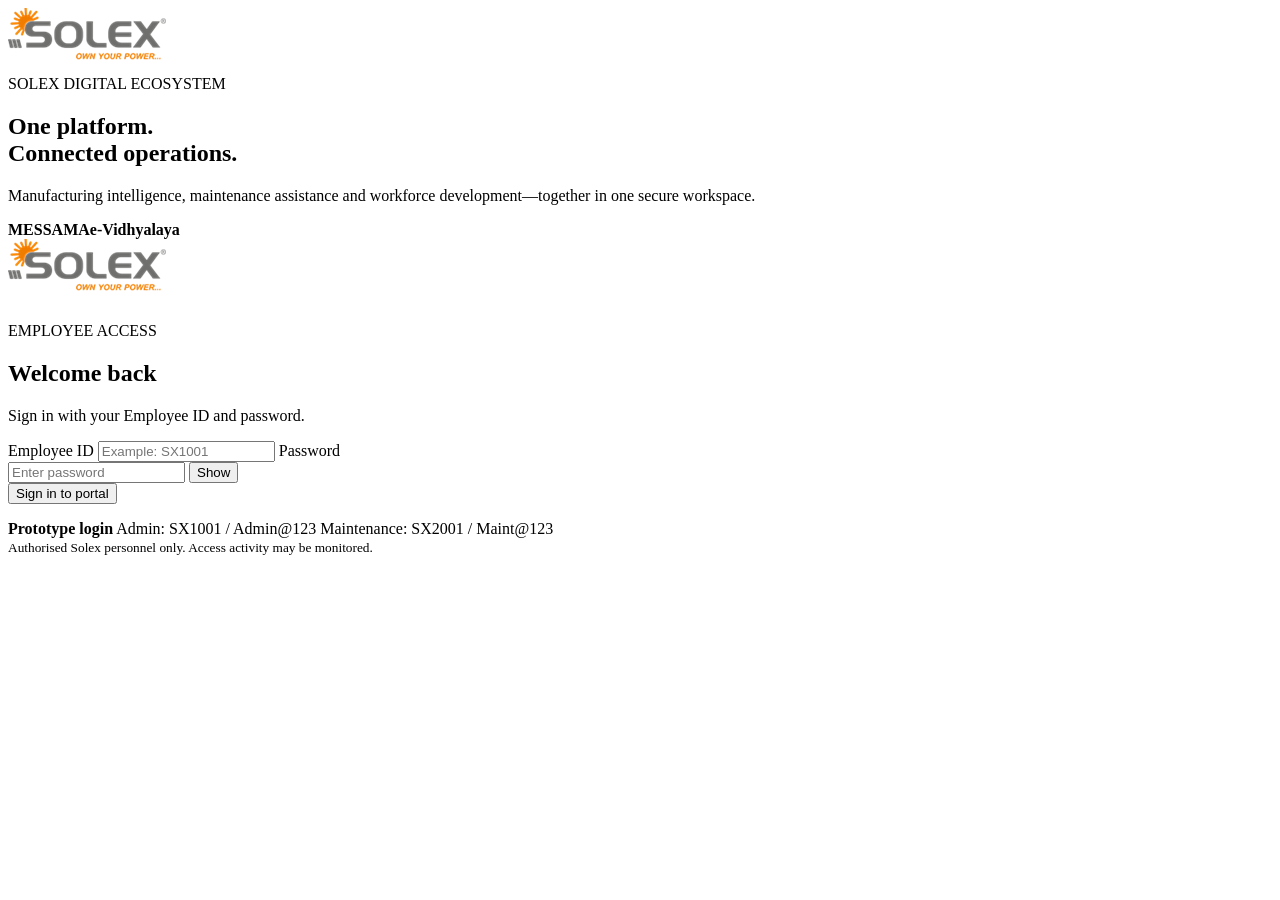
==== commit 813949bd: "Add files via upload" ====
--- a/index.html
+++ b/index.html
@@ -1,856 +1,48 @@
-<!DOCTYPE html>
+<!doctype html>
 <html lang="en">
 <head>
   <meta charset="UTF-8">
-
-  <meta
-    name="viewport"
-    content="width=device-width, initial-scale=1.0"
-  >
-
-  <title>Solex Digital Ecosystem</title>
-
-  <link rel="stylesheet" href="ecosystem.css">
-  <link rel="manifest" href="manifest.json">
-
-  <meta name="theme-color" content="#f57e20">
+  <meta name="viewport" content="width=device-width, initial-scale=1.0">
+  <title>Solex Digital Operations Portal</title>
+  <link rel="stylesheet" href="assets/portal.css">
 </head>
-
-<body>
-
-  <!-- Mobile Overlay -->
-  <div
-    class="sidebar-overlay"
-    id="sidebarOverlay"
-    onclick="closeSidebar()"
-  ></div>
-
-
-  <!-- Sidebar -->
-  <aside class="sidebar" id="sidebar">
-
-    <div class="brand">
-
-      <img
-        src="assets/solex-logo.png"
-        alt="Solex Energies"
-      >
-
-      <h2>Digital Ecosystem</h2>
-
-      <p>Connect • Analyse • Learn</p>
-
-    </div>
-
-    <nav class="sidebar-navigation">
-
-      <button
-        class="navigation-button active"
-        data-section="dashboard"
-      >
-        <span>▦</span>
-        Dashboard
-      </button>
-
-      <button
-        class="navigation-button"
-        data-section="applications"
-      >
-        <span>◈</span>
-        Applications
-      </button>
-
-      <button
-        class="navigation-button"
-        data-section="activities"
-      >
-        <span>◷</span>
-        Recent Activity
-      </button>
-
-      <button
-        class="navigation-button"
-        data-section="help"
-      >
-        <span>?</span>
-        Help & Support
-      </button>
-
-    </nav>
-
-    <div class="sidebar-footer">
-
-      <div class="sidebar-user">
-
-        <div class="sidebar-avatar" id="sidebarAvatar">
-          ST
-        </div>
-
-        <div>
-          <strong id="sidebarUserName">
-            Siddhant Tripathi
-          </strong>
-
-          <span id="sidebarUserRole">
-            Administrator
-          </span>
-        </div>
-
+<body class="login-page">
+  <main class="login-shell">
+    <section class="login-brand">
+      <img src="assets/solex-logo.png" alt="Solex Energies">
+      <div class="brand-copy">
+        <span>SOLE​X DIGITAL ECOSYSTEM</span>
+        <h1>One platform.<br>Connected operations.</h1>
+        <p>Manufacturing intelligence, maintenance assistance and workforce development—together in one secure workspace.</p>
       </div>
-
-      <button
-        class="logout-button"
-        id="logoutButton"
-        type="button"
-      >
-        ↪ Logout
-      </button>
-
-    </div>
-
-  </aside>
-
-
-  <!-- Main Area -->
-  <main class="main-content">
-
-    <!-- Header -->
-    <header class="top-header">
-
-      <div class="header-left">
-
-        <button
-          class="mobile-menu-button"
-          id="mobileMenuButton"
-          type="button"
-          aria-label="Open navigation"
-        >
-          ☰
-        </button>
-
-        <div>
-          <h1>Solex Digital Ecosystem</h1>
-
-          <p>
-            Manufacturing intelligence, maintenance support
-            and workforce development
-          </p>
-        </div>
-
-      </div>
-
-      <div class="header-right">
-
-        <div class="live-status">
-          <span class="status-indicator"></span>
-          All Systems Online
-        </div>
-
-        <button
-          class="notification-button"
-          id="notificationButton"
-          type="button"
-          aria-label="Notifications"
-        >
-          🔔
-          <span class="notification-count">3</span>
-        </button>
-
-        <div class="header-user">
-
-          <div class="header-avatar" id="headerAvatar">
-            ST
-          </div>
-
-          <div>
-            <strong id="headerUserName">
-              Siddhant Tripathi
-            </strong>
-
-            <span id="headerUserDepartment">
-              Operation Excellence
-            </span>
-          </div>
-
-        </div>
-
-      </div>
-
-    </header>
-
-
-    <!-- Dashboard Section -->
-    <section
-      class="content-section active-section"
-      id="dashboardSection"
-    >
-
-      <!-- Welcome Banner -->
-      <section class="welcome-banner">
-
-        <div class="welcome-content">
-
-          <span class="welcome-label">
-            SOLEX DIGITAL TRANSFORMATION
-          </span>
-
-          <h2 id="welcomeMessage">
-            Welcome back, Siddhant
-          </h2>
-
-          <p>
-            Access real-time manufacturing insights,
-            intelligent maintenance assistance and
-            structured employee learning from one platform.
-          </p>
-
-          <button
-            class="explore-button"
-            type="button"
-            onclick="showSection('applications')"
-          >
-            Explore Applications →
-          </button>
-
-        </div>
-
-        <div class="welcome-visual">
-
-          <div class="visual-orbit orbit-one"></div>
-          <div class="visual-orbit orbit-two"></div>
-
-          <div class="visual-center">
-            <img
-              src="assets/solex-logo.png"
-              alt="Solex"
-            >
-          </div>
-
-          <div class="orbit-item mes-orbit">
-            📊
-          </div>
-
-          <div class="orbit-item sama-orbit">
-            🤖
-          </div>
-
-          <div class="orbit-item learning-orbit">
-            🎓
-          </div>
-
-        </div>
-
-      </section>
-
-
-      <!-- KPI Cards -->
-      <section class="statistics-grid">
-
-        <article class="statistic-card">
-
-          <div class="statistic-icon orange-icon">
-            ◈
-          </div>
-
-          <div>
-            <span>Connected Applications</span>
-            <strong>3</strong>
-            <small>MES, SAMA and e-Vidhayalay</small>
-          </div>
-
-        </article>
-
-        <article class="statistic-card">
-
-          <div class="statistic-icon green-icon">
-            ✓
-          </div>
-
-          <div>
-            <span>System Availability</span>
-            <strong>99.8%</strong>
-            <small>All services operational</small>
-          </div>
-
-        </article>
-
-        <article class="statistic-card">
-
-          <div class="statistic-icon blue-icon">
-            ♟
-          </div>
-
-          <div>
-            <span>Active Users</span>
-            <strong>124</strong>
-            <small>Across all departments</small>
-          </div>
-
-        </article>
-
-        <article class="statistic-card">
-
-          <div class="statistic-icon purple-icon">
-            ↗
-          </div>
-
-          <div>
-            <span>Digital Adoption</span>
-            <strong>86%</strong>
-            <small>12% improvement this month</small>
-          </div>
-
-        </article>
-
-      </section>
-
-
-      <!-- Application Cards -->
-      <section class="applications-area">
-
-        <div class="section-heading">
-
-          <div>
-            <span class="section-label">
-              INTEGRATED APPLICATIONS
-            </span>
-
-            <h2>Your Digital Workplace</h2>
-
-            <p>
-              Select an application based on your assigned access.
-            </p>
-          </div>
-
-          <button
-            class="view-all-button"
-            type="button"
-            onclick="showSection('applications')"
-          >
-            View All
-          </button>
-
-        </div>
-
-        <div class="application-grid">
-
-          <!-- MES -->
-          <article
-            class="application-card mes-card"
-            data-application="mes"
-          >
-
-            <div class="application-top">
-
-              <div class="application-icon">
-                📊
-              </div>
-
-              <span class="application-status">
-                <i></i>
-                Live
-              </span>
-
-            </div>
-
-            <div class="application-content">
-
-              <span class="application-category">
-                MANUFACTURING INTELLIGENCE
-              </span>
-
-              <h3>Solex MES Portal</h3>
-
-              <p>
-                Monitor production, quality, process,
-                maintenance and management KPIs through
-                integrated Power BI dashboards.
-              </p>
-
-              <ul>
-                <li>Real-time production monitoring</li>
-                <li>Quality and rejection analytics</li>
-                <li>Department-wise dashboard access</li>
-              </ul>
-
-            </div>
-
-            <button
-              class="application-button"
-              type="button"
-              onclick="openApplication('mes')"
-            >
-              Open MES Dashboard
-              <span>→</span>
-            </button>
-
-          </article>
-
-
-          <!-- SAMA -->
-          <article
-            class="application-card sama-card"
-            data-application="sama"
-          >
-
-            <div class="application-top">
-
-              <div class="application-icon">
-                🤖
-              </div>
-
-              <span class="application-status">
-                <i></i>
-                Online
-              </span>
-
-            </div>
-
-            <div class="application-content">
-
-              <span class="application-category">
-                AI MAINTENANCE ASSISTANT
-              </span>
-
-              <h3>SAMA</h3>
-
-              <p>
-                Intelligent machine troubleshooting,
-                alarm assistance, preventive maintenance
-                and equipment-knowledge support.
-              </p>
-
-              <ul>
-                <li>Machine breakdown assistance</li>
-                <li>Alarm and root-cause guidance</li>
-                <li>PM and spare-parts knowledge</li>
-              </ul>
-
-            </div>
-
-            <button
-              class="application-button"
-              type="button"
-              onclick="openApplication('sama')"
-            >
-              Launch SAMA
-              <span>→</span>
-            </button>
-
-          </article>
-
-
-          <!-- e-Vidhayalay -->
-          <article
-            class="application-card learning-card"
-            data-application="learning"
-          >
-
-            <div class="application-top">
-
-              <div class="application-icon">
-                🎓
-              </div>
-
-              <span class="application-status">
-                <i></i>
-                Available
-              </span>
-
-            </div>
-
-            <div class="application-content">
-
-              <span class="application-category">
-                LEARNING & DEVELOPMENT
-              </span>
-
-              <h3>Solex e-Vidhayalay</h3>
-
-              <p>
-                Develop workforce skills through structured
-                manufacturing courses, assessments,
-                progress tracking and certificates.
-              </p>
-
-              <ul>
-                <li>TOPCon manufacturing courses</li>
-                <li>Quiz and automatic scoring</li>
-                <li>Training progress and certificates</li>
-              </ul>
-
-            </div>
-
-            <button
-              class="application-button"
-              type="button"
-              onclick="openApplication('learning')"
-            >
-              Start Learning
-              <span>→</span>
-            </button>
-
-          </article>
-
-        </div>
-
-      </section>
-
-
-      <!-- Bottom Dashboard -->
-      <section class="dashboard-bottom-grid">
-
-        <!-- Recent Activities -->
-        <article class="dashboard-panel">
-
-          <div class="panel-heading">
-
-            <div>
-              <span class="section-label">
-                ACTIVITY
-              </span>
-
-              <h2>Recent Activity</h2>
-            </div>
-
-            <button
-              type="button"
-              onclick="showSection('activities')"
-            >
-              View all
-            </button>
-
-          </div>
-
-          <div class="activity-list" id="activityList">
-
-            <div class="activity-item">
-
-              <div class="activity-icon activity-orange">
-                🎓
-              </div>
-
-              <div>
-                <strong>TOPCon Manufacturing</strong>
-                <p>Course progress updated to 60%</p>
-              </div>
-
-              <span>10 min ago</span>
-
-            </div>
-
-            <div class="activity-item">
-
-              <div class="activity-icon activity-blue">
-                📊
-              </div>
-
-              <div>
-                <strong>MES Dashboard</strong>
-                <p>Production dashboard accessed</p>
-              </div>
-
-              <span>1 hour ago</span>
-
-            </div>
-
-            <div class="activity-item">
-
-              <div class="activity-icon activity-green">
-                🤖
-              </div>
-
-              <div>
-                <strong>SAMA Assistant</strong>
-                <p>Laminator alarm solution viewed</p>
-              </div>
-
-              <span>Yesterday</span>
-
-            </div>
-
-          </div>
-
-        </article>
-
-
-        <!-- Quick Access -->
-        <article class="dashboard-panel">
-
-          <div class="panel-heading">
-
-            <div>
-              <span class="section-label">
-                SHORTCUTS
-              </span>
-
-              <h2>Quick Access</h2>
-            </div>
-
-          </div>
-
-          <div class="quick-access-grid">
-
-            <button
-              type="button"
-              onclick="openApplication('mes')"
-            >
-              <span>📈</span>
-              Production Dashboard
-            </button>
-
-            <button
-              type="button"
-              onclick="openApplication('sama')"
-            >
-              <span>🛠️</span>
-              Machine Support
-            </button>
-
-            <button
-              type="button"
-              onclick="openApplication('learning')"
-            >
-              <span>📘</span>
-              Continue Course
-            </button>
-
-            <button
-              type="button"
-              onclick="window.location.href='certificate.html'"
-            >
-              <span>🏆</span>
-              My Certificates
-            </button>
-
-          </div>
-
-        </article>
-
-      </section>
-
+      <div class="brand-pills"><b>MES</b><b>SAMA</b><b>e‑Vidhyalaya</b></div>
     </section>
 
-
-    <!-- Applications Section -->
-    <section
-      class="content-section"
-      id="applicationsSection"
-    >
-
-      <div class="page-heading">
-        <span class="section-label">APPLICATIONS</span>
-        <h2>Integrated Solex Applications</h2>
-        <p>
-          Applications are displayed according to your
-          department and assigned role.
-        </p>
+    <section class="login-panel">
+      <div class="mobile-logo"><img src="assets/solex-logo.png" alt="Solex Energies"></div>
+      <p class="eyebrow">EMPLOYEE ACCESS</p>
+      <h2>Welcome back</h2>
+      <p class="muted">Sign in with your Employee ID and password.</p>
+      <form id="loginForm" autocomplete="on">
+        <label for="employeeId">Employee ID</label>
+        <input id="employeeId" name="employeeId" placeholder="Example: SX1001" autocomplete="username" required>
+        <label for="password">Password</label>
+        <div class="password-wrap">
+          <input id="password" name="password" type="password" placeholder="Enter password" autocomplete="current-password" required>
+          <button type="button" id="togglePassword" aria-label="Show password">Show</button>
+        </div>
+        <button class="primary-btn" type="submit">Sign in to portal</button>
+        <p id="loginMessage" class="form-message" role="alert"></p>
+      </form>
+      <div class="demo-box">
+        <b>Prototype login</b>
+        <span>Admin: SX1001 / Admin@123</span>
+        <span>Maintenance: SX2001 / Maint@123</span>
       </div>
-
-      <div
-        class="application-grid full-application-grid"
-        id="fullApplicationGrid"
-      >
-        <!-- Generated through ecosystem.js -->
-      </div>
-
+      <small class="security-note">Authorised Solex personnel only. Access activity may be monitored.</small>
     </section>
-
-
-    <!-- Activity Section -->
-    <section
-      class="content-section"
-      id="activitiesSection"
-    >
-
-      <div class="page-heading">
-        <span class="section-label">HISTORY</span>
-        <h2>Recent Activity</h2>
-        <p>
-          Review your recent portal and learning activity.
-        </p>
-      </div>
-
-      <div class="dashboard-panel">
-
-        <div class="activity-table-wrapper">
-
-          <table class="activity-table">
-
-            <thead>
-              <tr>
-                <th>Application</th>
-                <th>Activity</th>
-                <th>Date and Time</th>
-                <th>Status</th>
-              </tr>
-            </thead>
-
-            <tbody id="activityTableBody">
-              <!-- Generated through ecosystem.js -->
-            </tbody>
-
-          </table>
-
-        </div>
-
-      </div>
-
-    </section>
-
-
-    <!-- Help Section -->
-    <section
-      class="content-section"
-      id="helpSection"
-    >
-
-      <div class="page-heading">
-        <span class="section-label">SUPPORT</span>
-        <h2>Help & Support</h2>
-        <p>
-          Find answers or report an issue with a digital application.
-        </p>
-      </div>
-
-      <div class="help-grid">
-
-        <article class="help-card">
-          <span>📊</span>
-          <h3>MES Dashboard Support</h3>
-          <p>
-            Report dashboard access, refresh or data issues.
-          </p>
-          <button type="button">Contact BI Support</button>
-        </article>
-
-        <article class="help-card">
-          <span>🤖</span>
-          <h3>SAMA Support</h3>
-          <p>
-            Report missing machine, alarm or maintenance information.
-          </p>
-          <button type="button">Contact Maintenance</button>
-        </article>
-
-        <article class="help-card">
-          <span>🎓</span>
-          <h3>Learning Support</h3>
-          <p>
-            Get assistance with courses, quizzes and certificates.
-          </p>
-          <button type="button">Contact L&D Team</button>
-        </article>
-
-      </div>
-
-    </section>
-
-
-    <!-- Footer -->
-    <footer class="main-footer">
-
-      <p>
-        © <span id="currentYear"></span>
-        Solex Energies Limited
-      </p>
-
-      <p>
-        Digital Transformation • Operation Excellence
-      </p>
-
-    </footer>
-
   </main>
-
-
-  <!-- Notification Panel -->
-  <aside
-    class="notification-panel"
-    id="notificationPanel"
-  >
-
-    <div class="notification-header">
-
-      <h3>Notifications</h3>
-
-      <button
-        id="closeNotifications"
-        type="button"
-        aria-label="Close notifications"
-      >
-        ×
-      </button>
-
-    </div>
-
-    <div class="notification-list">
-
-      <article>
-        <span class="notification-icon">🎓</span>
-
-        <div>
-          <strong>Course reminder</strong>
-          <p>Complete your TOPCon Manufacturing assessment.</p>
-          <small>10 minutes ago</small>
-        </div>
-      </article>
-
-      <article>
-        <span class="notification-icon">📊</span>
-
-        <div>
-          <strong>MES report updated</strong>
-          <p>The latest production dashboard is available.</p>
-          <small>1 hour ago</small>
-        </div>
-      </article>
-
-      <article>
-        <span class="notification-icon">🤖</span>
-
-        <div>
-          <strong>SAMA knowledge updated</strong>
-          <p>New laminator troubleshooting content was added.</p>
-          <small>Yesterday</small>
-        </div>
-      </article>
-
-    </div>
-
-  </aside>
-
-
-  <!-- Access Denied Modal -->
-  <div
-    class="modal-overlay"
-    id="accessModal"
-  >
-
-    <div class="access-modal">
-
-      <div class="modal-icon">🔒</div>
-
-      <h2>Access Restricted</h2>
-
-      <p id="accessMessage">
-        Your role does not have permission to access this application.
-      </p>
-
-      <button
-        type="button"
-        onclick="closeAccessModal()"
-      >
-        Understood
-      </button>
-
-    </div>
-
-  </div>
-
-
-  <script src="config.js"></script>
-  <script src="ecosystem.js"></script>
-
+  <script src="assets/config.js"></script>
+  <script src="assets/auth.js"></script>
 </body>
 </html>
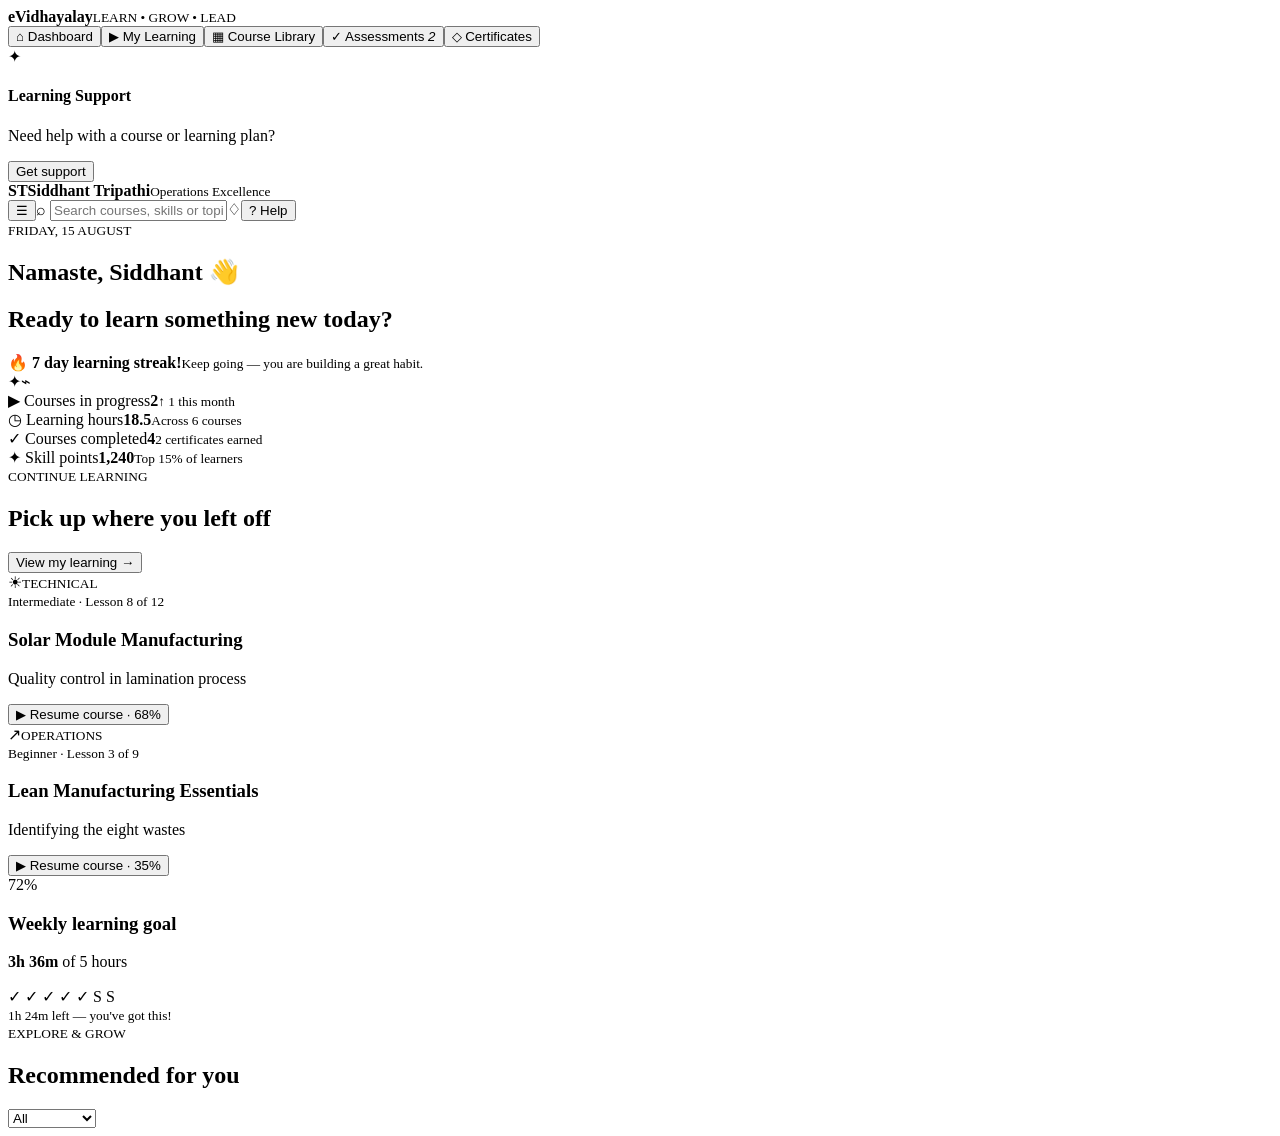
==== commit 81dfe141: "Add files via upload" ====
--- a/index.html
+++ b/index.html
@@ -1,48 +1,8 @@
-<!doctype html>
-<html lang="en">
-<head>
-  <meta charset="UTF-8">
-  <meta name="viewport" content="width=device-width, initial-scale=1.0">
-  <title>Solex Digital Operations Portal</title>
-  <link rel="stylesheet" href="assets/portal.css">
-</head>
-<body class="login-page">
-  <main class="login-shell">
-    <section class="login-brand">
-      <img src="assets/solex-logo.png" alt="Solex Energies">
-      <div class="brand-copy">
-        <span>SOLE​X DIGITAL ECOSYSTEM</span>
-        <h1>One platform.<br>Connected operations.</h1>
-        <p>Manufacturing intelligence, maintenance assistance and workforce development—together in one secure workspace.</p>
-      </div>
-      <div class="brand-pills"><b>MES</b><b>SAMA</b><b>e‑Vidhyalaya</b></div>
-    </section>
-
-    <section class="login-panel">
-      <div class="mobile-logo"><img src="assets/solex-logo.png" alt="Solex Energies"></div>
-      <p class="eyebrow">EMPLOYEE ACCESS</p>
-      <h2>Welcome back</h2>
-      <p class="muted">Sign in with your Employee ID and password.</p>
-      <form id="loginForm" autocomplete="on">
-        <label for="employeeId">Employee ID</label>
-        <input id="employeeId" name="employeeId" placeholder="Example: SX1001" autocomplete="username" required>
-        <label for="password">Password</label>
-        <div class="password-wrap">
-          <input id="password" name="password" type="password" placeholder="Enter password" autocomplete="current-password" required>
-          <button type="button" id="togglePassword" aria-label="Show password">Show</button>
-        </div>
-        <button class="primary-btn" type="submit">Sign in to portal</button>
-        <p id="loginMessage" class="form-message" role="alert"></p>
-      </form>
-      <div class="demo-box">
-        <b>Prototype login</b>
-        <span>Admin: SX1001 / Admin@123</span>
-        <span>Maintenance: SX2001 / Maint@123</span>
-      </div>
-      <small class="security-note">Authorised Solex personnel only. Access activity may be monitored.</small>
-    </section>
-  </main>
-  <script src="assets/config.js"></script>
-  <script src="assets/auth.js"></script>
-</body>
-</html>
+<!doctype html><html lang="en"><head><meta charset="UTF-8"><meta name="viewport" content="width=device-width,initial-scale=1"><title>e-Vidhayalay Learning Portal</title><link rel="stylesheet" href="style.css"></head><body>
+<aside id="sidebar"><div class="brand"><b>e</b><span><strong>Vidhayalay</strong><small>LEARN • GROW • LEAD</small></span></div><nav><button class="active">⌂ Dashboard</button><button>▶ My Learning</button><button>▦ Course Library</button><button>✓ Assessments <i>2</i></button><button>◇ Certificates</button></nav><div class="support">✦<h4>Learning Support</h4><p>Need help with a course or learning plan?</p><button onclick="alert('Connect this button to your helpdesk or email.')">Get support</button></div><div class="user"><b>ST</b><span><strong>Siddhant Tripathi</strong><small>Operations Excellence</small></span></div></aside>
+<main><header><button id="menu">☰</button><label>⌕ <input id="search" placeholder="Search courses, skills or topics..."></label><span class="notify">♢</span><button class="help">? Help</button></header><div class="page">
+<section class="hero"><div><small>FRIDAY, 15 AUGUST</small><h1>Namaste, Siddhant 👋</h1><h2>Ready to learn something new today?</h2><div class="streak">🔥 <span><b>7 day learning streak!</b><small>Keep going — you are building a great habit.</small></span></div></div><div class="art">✦<span>⌁</span></div></section>
+<section class="stats"><article>▶ <span>Courses in progress<b>2</b><small>↑ 1 this month</small></span></article><article>◷ <span>Learning hours<b>18.5</b><small>Across 6 courses</small></span></article><article>✓ <span>Courses completed<b>4</b><small>2 certificates earned</small></span></article><article>✦ <span>Skill points<b>1,240</b><small>Top 15% of learners</small></span></article></section>
+<div class="heading"><span><small>CONTINUE LEARNING</small><h2>Pick up where you left off</h2></span><button>View my learning →</button></div><section class="continue"><article><div class="visual solar">☀<small>TECHNICAL</small></div><div class="info"><small>Intermediate · Lesson 8 of 12</small><h3>Solar Module Manufacturing</h3><p>Quality control in lamination process</p><div class="bar"><i style="width:68%"></i></div><button onclick="alert('Resuming Solar Module Manufacturing')">▶ Resume course · 68%</button></div></article><article><div class="visual lean">↗<small>OPERATIONS</small></div><div class="info"><small>Beginner · Lesson 3 of 9</small><h3>Lean Manufacturing Essentials</h3><p>Identifying the eight wastes</p><div class="bar"><i style="width:35%"></i></div><button onclick="alert('Resuming Lean Manufacturing Essentials')">▶ Resume course · 35%</button></div></article><article class="goal"><div class="ring">72%</div><h3>Weekly learning goal</h3><p><b>3h 36m</b> of 5 hours</p><div>✓ ✓ ✓ ✓ ✓ S S</div><small>1h 24m left — you've got this!</small></article></section>
+<div class="heading library-head"><span><small>EXPLORE & GROW</small><h2>Recommended for you</h2></span><select id="category"><option>All</option><option>Technical</option><option>Operations</option><option>Digital</option><option>Safety</option><option>Quality</option><option>Leadership</option></select></div><section id="courses" class="courses"></section>
+</div></main><script src="script.js"></script></body></html>
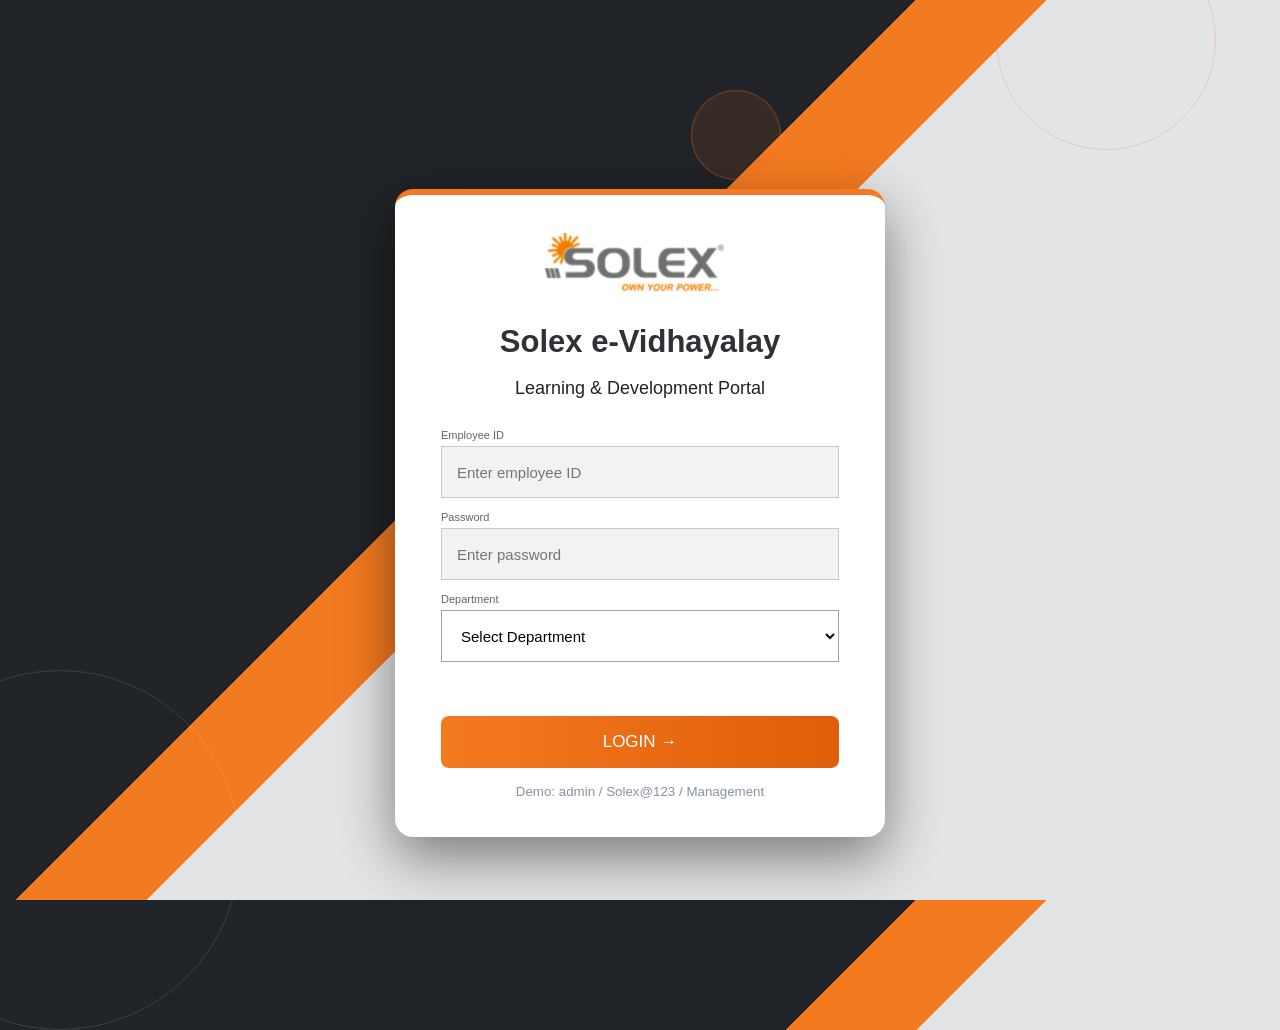
==== commit 8790f495: "Add files via upload" ====
--- a/index.html
+++ b/index.html
@@ -1,8 +1,7 @@
-<!doctype html><html lang="en"><head><meta charset="UTF-8"><meta name="viewport" content="width=device-width,initial-scale=1"><title>e-Vidhayalay Learning Portal</title><link rel="stylesheet" href="style.css"></head><body>
-<aside id="sidebar"><div class="brand"><b>e</b><span><strong>Vidhayalay</strong><small>LEARN • GROW • LEAD</small></span></div><nav><button class="active">⌂ Dashboard</button><button>▶ My Learning</button><button>▦ Course Library</button><button>✓ Assessments <i>2</i></button><button>◇ Certificates</button></nav><div class="support">✦<h4>Learning Support</h4><p>Need help with a course or learning plan?</p><button onclick="alert('Connect this button to your helpdesk or email.')">Get support</button></div><div class="user"><b>ST</b><span><strong>Siddhant Tripathi</strong><small>Operations Excellence</small></span></div></aside>
-<main><header><button id="menu">☰</button><label>⌕ <input id="search" placeholder="Search courses, skills or topics..."></label><span class="notify">♢</span><button class="help">? Help</button></header><div class="page">
-<section class="hero"><div><small>FRIDAY, 15 AUGUST</small><h1>Namaste, Siddhant 👋</h1><h2>Ready to learn something new today?</h2><div class="streak">🔥 <span><b>7 day learning streak!</b><small>Keep going — you are building a great habit.</small></span></div></div><div class="art">✦<span>⌁</span></div></section>
-<section class="stats"><article>▶ <span>Courses in progress<b>2</b><small>↑ 1 this month</small></span></article><article>◷ <span>Learning hours<b>18.5</b><small>Across 6 courses</small></span></article><article>✓ <span>Courses completed<b>4</b><small>2 certificates earned</small></span></article><article>✦ <span>Skill points<b>1,240</b><small>Top 15% of learners</small></span></article></section>
-<div class="heading"><span><small>CONTINUE LEARNING</small><h2>Pick up where you left off</h2></span><button>View my learning →</button></div><section class="continue"><article><div class="visual solar">☀<small>TECHNICAL</small></div><div class="info"><small>Intermediate · Lesson 8 of 12</small><h3>Solar Module Manufacturing</h3><p>Quality control in lamination process</p><div class="bar"><i style="width:68%"></i></div><button onclick="alert('Resuming Solar Module Manufacturing')">▶ Resume course · 68%</button></div></article><article><div class="visual lean">↗<small>OPERATIONS</small></div><div class="info"><small>Beginner · Lesson 3 of 9</small><h3>Lean Manufacturing Essentials</h3><p>Identifying the eight wastes</p><div class="bar"><i style="width:35%"></i></div><button onclick="alert('Resuming Lean Manufacturing Essentials')">▶ Resume course · 35%</button></div></article><article class="goal"><div class="ring">72%</div><h3>Weekly learning goal</h3><p><b>3h 36m</b> of 5 hours</p><div>✓ ✓ ✓ ✓ ✓ S S</div><small>1h 24m left — you've got this!</small></article></section>
-<div class="heading library-head"><span><small>EXPLORE & GROW</small><h2>Recommended for you</h2></span><select id="category"><option>All</option><option>Technical</option><option>Operations</option><option>Digital</option><option>Safety</option><option>Quality</option><option>Leadership</option></select></div><section id="courses" class="courses"></section>
-</div></main><script src="script.js"></script></body></html>
+<!doctype html><html lang="en"><head><meta charset="UTF-8"><meta name="viewport" content="width=device-width,initial-scale=1"><title>Solex e‑Vidhayalay</title><link rel="stylesheet" href="portal.css"><link rel="stylesheet" href="theme.css"></head><body>
+<aside class="sidebar"><div class="logo-box"><img src="assets/solex-logo.png" class="actual-logo" alt="Solex Energies"></div><h1>e‑Vidhayalay</h1><p>Learning & Development</p><nav><button class="active" data-view="dashboard">⌂ <span>Dashboard</span></button><button data-view="learning">▶ <span>My Learning</span></button><button data-view="library">▦ <span>Course Library</span></button><button data-view="skills">▥ <span>Skill Matrix</span></button><button data-view="assessment">✓ <span>Assessments</span><i>2</i></button><button data-view="certificate">◇ <span>Certificates</span></button><button data-view="sama">🤖 <span>Ask SAMA</span></button><button data-view="admin">⚙ <span>Admin Console</span></button></nav></aside>
+<main><header><button id="mobileMenu">☰</button><div><h2 id="pageTitle">Solex Learning & Development Portal</h2><small id="liveClock">Loading date and time...</small></div><div class="live-pill"><i></i> LIVE</div><button class="notification" aria-label="Notifications">🔔<b>3</b></button><div class="department">♟ <span id="departmentName">Operations Excellence Department</span></div><button class="logout" onclick="logout()">Logout</button></header>
+<div class="workspace"><section class="kpis"><article><span>Assigned Courses</span><b data-value="6" data-suffix="">00</b><small>2 in progress</small></article><article><span>Completed</span><b data-value="12" data-suffix="">00</b><small>+2 this month</small></article><article><span>Learning Hours</span><b data-value="18.5" data-suffix="">0</b><small>This quarter</small></article><article><span>Skill Compliance</span><b data-value="86" data-suffix="%">0%</b><small>Target 95%</small></article></section>
+<section class="panel"><div class="panel-title"><b id="sectionTitle">Learning Dashboard</b><div><input id="search" placeholder="Search courses..."><select id="category"><option>All</option><option>Production</option><option>Quality</option><option>Maintenance</option><option>Digital</option><option>Safety</option><option>Leadership</option></select></div></div><div class="banner"><div class="banner-logo"><img src="assets/solex-logo.png" class="banner-logo-img" alt="Solex Energies"><h3>Knowledge powers performance.</h3><p>Build capability. Improve quality. Strengthen operations.</p><div class="quick-actions"><button onclick="location.href='course.html'">▶ Continue Learning</button><button onclick="document.querySelector('#search').focus()">⌕ Explore Courses</button></div></div><div class="banner-art"><span>e‑Vidhayalay</span><b>LEARN • GROW • LEAD</b></div></div>
+<div class="content-row"><section class="courses-wrap"><div class="subhead"><div><small>CONTINUE LEARNING</small><h3>Your active development plan</h3></div><button onclick="document.querySelector('#category').value='All';render()">View All →</button></div><div id="courses" class="courses"></div></section><aside class="right-card"><h3>Weekly Progress</h3><div class="progress-ring"><b>72%</b></div><p><strong>3h 36m</strong> of 5 hours</p><div class="week"><i>✓</i><i>✓</i><i>✓</i><i>✓</i><i class="today">F</i><i>S</i><i>S</i></div><hr><h3>Mandatory Training</h3><p class="deadline">⚠ EHS & LOTO<br><small>Due in 5 days</small></p><button onclick="alert('Opening mandatory training')">Start Training</button></aside></div></section></div></main>
+<div class="toast" id="toast">Course opened successfully</div><script src="portal.js"></script></body></html>
--- a/portal.css
+++ b/portal.css
@@ -0,0 +1 @@
+:root{--navy:#073c69;--deep:#0e1729;--blue:#1674ef;--red:#d63c4b;--bg:#f0f3f8;--line:#dde3eb;--orange:#f7941d;--ink:#123351}*{box-sizing:border-box}body{margin:0;background:var(--bg);font-family:"Segoe UI",Arial,sans-serif;color:#26384b}.sidebar{position:fixed;inset:0 auto 0 0;width:210px;background:var(--navy);color:#fff;z-index:10}.logo-box{padding:20px 25px 8px}.solex-logo{display:inline-flex;align-items:center;position:relative;background:#fff;color:#59606a;padding:8px 12px 15px;border-radius:3px;font-size:26px;font-weight:900;letter-spacing:-1px}.solex-logo>span{color:var(--orange);font-size:23px;margin-right:2px}.solex-logo small{position:absolute;bottom:5px;right:10px;color:var(--orange);font-size:5px;letter-spacing:.2px}.sidebar h1{font-size:20px;margin:3px 25px 0}.sidebar>p{font-size:11px;margin:5px 25px 22px;color:#c7d5e5}.sidebar nav{border-top:1px solid #ffffff20;padding-top:17px}.sidebar nav button{width:100%;height:48px;border:0;background:none;color:#fff;text-align:left;padding:0 20px;display:flex;align-items:center;gap:12px;cursor:pointer}.sidebar nav button:hover,.sidebar nav button.active{background:var(--blue)}.sidebar nav i{margin-left:auto;background:#e24b59;border-radius:9px;padding:2px 7px;font-style:normal;font-size:10px}main{margin-left:210px;min-height:100vh}header{height:78px;background:#fff;margin:18px 22px;border-radius:9px;display:flex;align-items:center;padding:0 20px;box-shadow:0 3px 13px #25384d1b}header h2{font-size:25px;font-weight:500;color:#154b76;margin:0}.department{margin-left:auto;font-size:12px}.logout{border:0;background:var(--red);color:#fff;border-radius:5px;padding:9px 16px;margin-left:18px;cursor:pointer}#mobileMenu{display:none;border:0;background:none;font-size:20px}.workspace{padding:0 22px 30px}.kpis{display:grid;grid-template-columns:repeat(4,1fr);gap:18px}.kpis article{height:98px;background:#fff;border-radius:9px;box-shadow:0 4px 13px #23364a23;display:grid;place-items:center;align-content:center}.kpis span{font-size:15px;color:#666}.kpis b{font-size:26px;color:#073c69;margin-top:8px}.panel{margin-top:20px;background:#fff;box-shadow:0 4px 13px #23364a1e}.panel-title{height:43px;background:var(--blue);color:#fff;padding:0 14px;display:flex;align-items:center;justify-content:space-between}.panel-title>div{display:flex;gap:8px}.panel-title input,.panel-title select{height:28px;border:0;border-radius:4px;padding:0 9px}.banner{min-height:230px;padding:38px 8%;display:flex;justify-content:space-between;align-items:center;background:linear-gradient(135deg,#fff 53%,#eef2f7);position:relative;overflow:hidden;border-bottom:1px solid var(--line)}.banner:after{content:"";position:absolute;right:-50px;top:-75px;width:410px;height:170px;background:linear-gradient(135deg,#303a45,#747b83 35%,#b9bcc0 70%,var(--orange) 71%,var(--orange) 74%,transparent 75%);transform:skewX(25deg);opacity:.8}.banner-logo{z-index:1}.banner-logo .solex-logo{padding-left:0;font-size:39px}.banner-logo h3{font-size:22px;color:#173f62;margin:24px 0 6px}.banner-logo p{color:#718095}.banner-art{z-index:1;text-align:right;margin-top:80px}.banner-art span,.banner-art b{display:block;color:#154b76}.banner-art span{font-size:27px;font-weight:700}.banner-art b{font-size:10px;letter-spacing:2px;color:var(--orange);margin-top:5px}.content-row{display:grid;grid-template-columns:1fr 250px;gap:22px;padding:24px}.subhead{display:flex;justify-content:space-between;align-items:end;margin-bottom:14px}.subhead small{color:var(--blue);font-weight:700}.subhead h3{margin:5px 0}.subhead button{border:0;background:none;color:var(--blue)}.courses{display:grid;grid-template-columns:repeat(2,1fr);gap:14px}.course{display:grid;grid-template-columns:110px 1fr;background:#fff;border:1px solid var(--line);border-radius:8px;overflow:hidden;min-height:135px}.course-icon{display:grid;place-items:center;background:linear-gradient(135deg,#0f4e86,#1674ef);color:#fff;font-size:36px}.course:nth-child(3n) .course-icon{background:linear-gradient(135deg,#d66a11,#f7941d)}.course-info{padding:13px}.course-info small{font-size:9px;color:#1674ef;font-weight:700}.course-info h4{margin:7px 0;font-size:14px}.course-info p{font-size:10px;color:#718095}.bar{height:5px;background:#e8edf3;border-radius:4px}.bar i{display:block;height:100%;background:var(--blue);border-radius:4px}.course-info button,.right-card button{border:0;background:var(--blue);color:#fff;border-radius:4px;padding:7px 10px;font-size:10px}.right-card{position:static;width:auto;background:#f8fafc;border:1px solid var(--line);border-radius:8px;padding:18px;text-align:center}.right-card h3{font-size:14px}.progress-ring{width:85px;height:85px;border-radius:50%;margin:15px auto;display:grid;place-items:center;background:conic-gradient(var(--blue) 72%,#dfe6ef 0);position:relative}.progress-ring:before{content:"";position:absolute;width:65px;height:65px;border-radius:50%;background:#fff}.progress-ring b{z-index:1}.right-card p,.right-card small{font-size:10px}.week{display:flex;justify-content:center;gap:4px}.week i{width:22px;height:22px;border-radius:50%;display:grid;place-items:center;background:#dff2eb;color:#16815e;font-size:9px;font-style:normal}.deadline{color:#b94848}.login-page{min-height:100vh;display:grid;place-items:center;background:#fff}.login-card{width:490px;padding:38px 46px;background:#fff;border:1px solid #777;border-radius:18px;box-shadow:0 3px 18px #000}.login-card .solex-logo{display:flex;width:max-content;margin:auto}.solex-logo.big{font-size:32px}.login-card h1{text-align:center;font-size:31px;margin:35px 0 8px;color:#000}.login-card>p{text-align:center;font-size:18px;color:#222;margin-bottom:30px}.login-card label{display:block;font-size:11px;color:#5c6672;margin-top:13px}.login-card input,.login-card select{width:100%;height:52px;margin-top:5px;padding:0 15px;background:#edf3fd;border:1px solid #9ba5b2;font-size:15px}.login-card select{background:#fff}.login-card>button{width:100%;height:52px;margin-top:28px;border:0;border-radius:8px;background:#0864bf;color:#fff;font-size:17px}.login-card>small{display:block;text-align:center;color:#8793a2;margin-top:16px}@media(max-width:950px){.content-row{grid-template-columns:1fr}.kpis{grid-template-columns:1fr 1fr}.right-card{width:auto}.courses{grid-template-columns:1fr}}@media(max-width:700px){.sidebar{transform:translateX(-100%);transition:.2s}.sidebar.open{transform:none}main{margin:0}header{margin:10px}header h2{font-size:17px}.department span{display:none}#mobileMenu{display:block}.workspace{padding:0 10px}.kpis{grid-template-columns:1fr 1fr;gap:10px}.panel-title input{display:none}.banner{padding:25px;min-height:210px}.banner:after{opacity:.3}.banner-art{display:none}.content-row{padding:14px}.course{grid-template-columns:85px 1fr}.login-card{width:92%;padding:28px 24px}.login-card h1{font-size:25px}}
--- a/theme.css
+++ b/theme.css
@@ -0,0 +1 @@
+:root{--navy:#25282c;--deep:#191b1e;--blue:#f47a20;--red:#c94545;--bg:#e8e9eb;--line:#d6d7da;--orange:#f47a20;--ink:#2d3034}body{background:radial-gradient(circle at 88% 8%,#fff4ec 0,transparent 28%),#e8e9eb}.sidebar{background:linear-gradient(180deg,#282b2f,#181a1d);box-shadow:5px 0 18px #0002}.logo-box{background:#fff;margin:18px;border-radius:8px;padding:10px;display:grid;place-items:center}.actual-logo{width:150px;max-width:100%;display:block}.sidebar h1{color:#fff}.sidebar>p{color:#bfc2c7}.sidebar nav{border-color:#ffffff18}.sidebar nav button{color:#e9eaec;border-left:4px solid transparent;transition:.2s}.sidebar nav button.active,.sidebar nav button:hover{background:linear-gradient(90deg,#f47a20,#df6411);border-left-color:#fff;transform:translateX(2px)}header{border-top:4px solid #f47a20;box-shadow:0 6px 18px #25282c18}header h2{color:#34373b;font-weight:650}#liveClock{display:block;color:#85888d;margin-top:4px}.live-pill{margin-left:auto;background:#fff2e8;color:#d85d0b;border:1px solid #ffd4b7;border-radius:15px;padding:5px 10px;font-size:9px;font-weight:800}.live-pill i{display:inline-block;width:7px;height:7px;border-radius:50%;background:#34b56b;margin-right:5px;box-shadow:0 0 0 4px #34b56b22;animation:pulse 1.5s infinite}.notification{position:relative;border:0;background:#f4f4f5;border-radius:50%;width:34px;height:34px;margin-left:10px}.notification b{position:absolute;right:-3px;top:-4px;background:#f47a20;color:#fff;border-radius:10px;padding:2px 5px;font-size:8px}.department{margin-left:14px}.logout{background:#34373b}.kpis article{position:relative;overflow:hidden;border-bottom:4px solid #f47a20;transition:.25s}.kpis article:before{content:"";position:absolute;width:55px;height:55px;border-radius:50%;right:-16px;top:-16px;background:#f47a2017}.kpis article:hover{transform:translateY(-5px);box-shadow:0 12px 25px #25282c25}.kpis b{color:#303337}.kpis article>small{color:#92959a;margin-top:2px}.panel{border-radius:10px;overflow:hidden}.panel-title{background:linear-gradient(90deg,#f47a20,#e15f0a)}.banner{background:linear-gradient(120deg,#fff 45%,#f4f4f5 45%)}.banner:after{background:linear-gradient(135deg,#23262a,#5c6065 40%,#c8c9ca 70%,#f47a20 71%,#f47a20 75%,transparent 76%)}.banner-logo-img{width:220px;max-width:65%;display:block}.banner-logo h3{color:#303337}.banner-art span{color:#33363a}.quick-actions{display:flex;gap:9px;margin-top:18px}.quick-actions button{border:0;border-radius:5px;background:#f47a20;color:#fff;padding:9px 14px;font-weight:700}.quick-actions button+button{background:#3a3d41}.subhead small,.course-info small,.subhead button{color:#e5650d}.course{transition:.25s;border-color:#ddd}.course:hover{transform:translateY(-4px);box-shadow:0 10px 22px #2022251f}.course-icon,.course:nth-child(3n) .course-icon{background:linear-gradient(145deg,#4b4e52,#222529)}.course:nth-child(2n) .course-icon{background:linear-gradient(145deg,#ff913e,#e15e09)}.bar i,.course-info button,.right-card button{background:#f47a20}.progress-ring{background:conic-gradient(#f47a20 72%,#dfe1e4 0)}.week .today{background:#f47a20;color:#fff;box-shadow:0 0 0 4px #f47a2025}.login-page{background:linear-gradient(135deg,#202327 0 42%,#f47a20 42% 48%,#e3e4e6 48%);position:relative;overflow:hidden}.login-bg i{position:absolute;border:1px solid #ffffff20;border-radius:50%;width:360px;height:360px;left:-120px;bottom:-130px}.login-bg i:nth-child(2){width:220px;height:220px;left:auto;right:5%;top:-70px;border-color:#f47a2040}.login-bg i:nth-child(3){width:90px;height:90px;left:54%;top:10%;background:#f47a201c;border-color:#f47a2050}.login-card{border:0;border-top:6px solid #f47a20;box-shadow:0 20px 55px #0007;z-index:1}.login-logo{display:block;width:190px;margin:0 auto 20px}.login-card h1{color:#2e3135;margin-top:16px}.login-card input{background:#f1f2f3;border-color:#c8cace}.login-card input:focus,.login-card select:focus{outline:2px solid #f47a2066;border-color:#f47a20}.login-card>button{background:linear-gradient(90deg,#f47a20,#df5e08);transition:.2s}.login-card>button:hover{transform:translateY(-2px);box-shadow:0 8px 18px #f47a2045}.login-error{min-height:18px;color:#c92f3c;font-size:12px;margin-top:8px}.toast{position:fixed;right:25px;bottom:25px;background:#292c30;color:#fff;border-left:5px solid #f47a20;padding:13px 18px;border-radius:6px;opacity:0;transform:translateY(20px);pointer-events:none;transition:.25s;z-index:30}.toast.show{opacity:1;transform:none}@keyframes pulse{50%{opacity:.45;transform:scale(.8)}}@media(max-width:700px){.live-pill,.notification{display:none}.login-page{background:linear-gradient(160deg,#202327 0 25%,#f47a20 25% 29%,#e3e4e6 29%)}}
